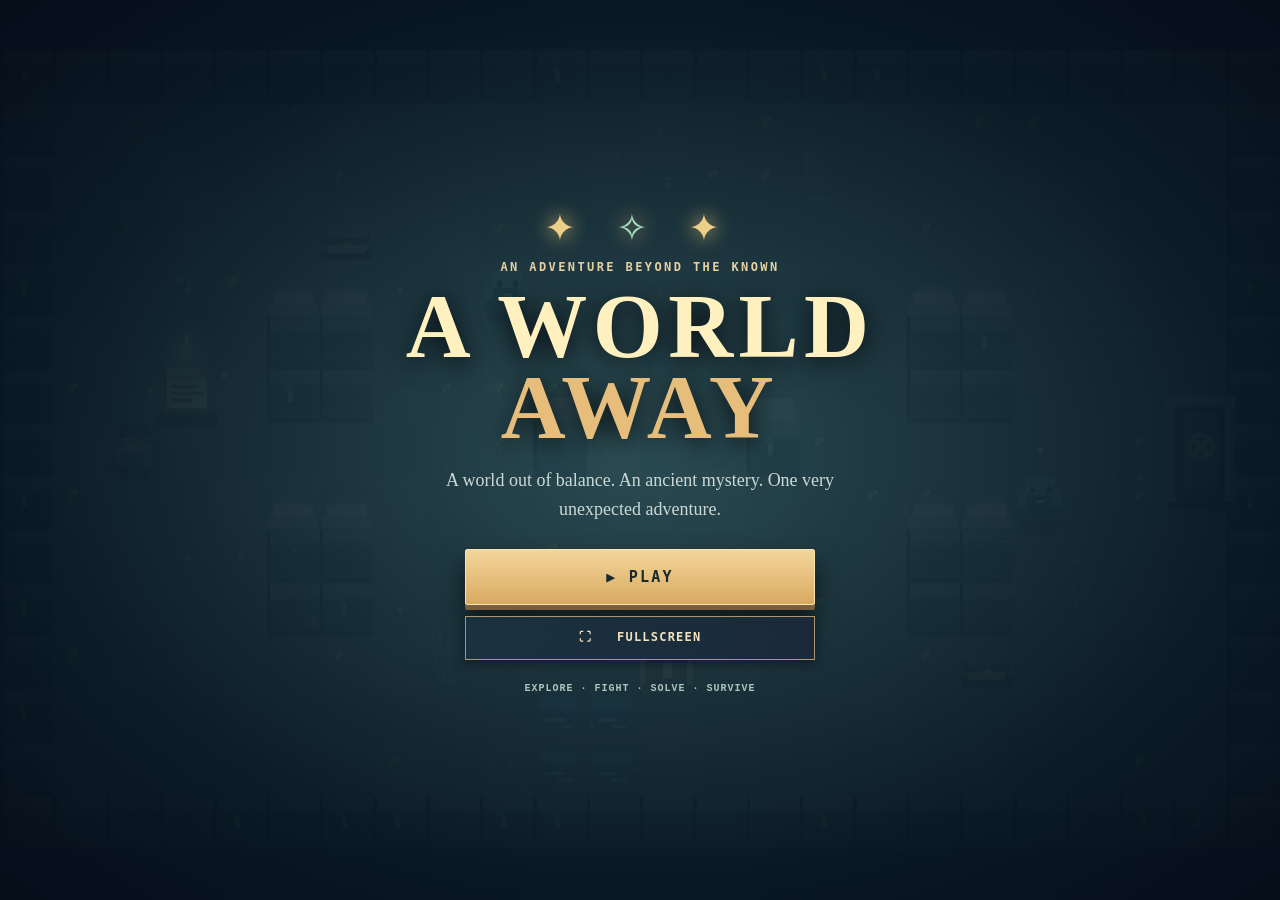
==== index.html @ 077e5886 "Add files via upload" ====
<!doctype html>
<html lang="en">
<head>
  <meta charset="utf-8">
  <meta name="viewport" content="width=device-width, initial-scale=1, viewport-fit=cover">
  <meta name="theme-color" content="#0d171d">
  <meta name="description" content="A World Away: a polished pixel-art adventure with five playable chapters, glowing clues, companion puzzles, and original fantasy worlds.">
  <title>A World Away | Chapters I–V</title>
  <meta name="apple-mobile-web-app-capable" content="yes">
  <meta name="apple-mobile-web-app-status-bar-style" content="black-translucent">
  <meta name="apple-mobile-web-app-title" content="A World Away">
  <meta name="mobile-web-app-capable" content="yes">
  <link rel="manifest" href="manifest.webmanifest">
  <link rel="apple-touch-icon" href="apple-touch-icon.png">
  <link rel="icon" type="image/png" href="favicon.png">
  <link rel="stylesheet" href="styles.css">
  <link rel="stylesheet" href="mobile.css">
</head>
<body>
  <div class="atmosphere" aria-hidden="true"></div>
  <main class="shell">
    <div class="game-layout">
      <section class="play-column" aria-label="Pixel adventure game">
        <div class="game-frame">
          <div class="frame-head">
            <div class="frame-location"><span class="game-mark">✧ <b>A WORLD <em>AWAY</em></b></span><span class="zone-label"><span id="header-chapter">CHAPTER I</span> · <span id="location">THE MOSS GATE</span></span><span id="header-region" class="visually-hidden">THE FORGOTTEN TEMPLE</span></div>
            <div class="frame-head-actions"><div class="frame-progress"><span class="stat-caption">SEALS</span><span id="seals">0 / 3</span></div><button type="button" class="game-toolbar-button" id="ingame-chapters" title="Choose a chapter">▦ <span>Chapters</span></button><button type="button" class="game-toolbar-button" id="sound-toggle" aria-label="Toggle music" title="Toggle sound">♫ <span>Music on</span></button><button type="button" class="game-toolbar-button" id="restart" title="Start over (erase saved journey)">↻ <span>Restart</span></button><button type="button" class="game-toolbar-button" id="pause-button" aria-label="Pause game (Escape)" aria-pressed="false" title="Pause or resume (Esc)">Ⅱ <span>Pause</span></button><button type="button" class="game-toolbar-button" id="journal-button" aria-haspopup="dialog" aria-expanded="false" title="Open quest and inscription journal (J)">▤ <span>Journal</span></button><button type="button" class="game-toolbar-button" id="fullscreen-toggle" aria-label="Enter fullscreen" title="Expand the game to fullscreen">⛶ <span>Fullscreen</span></button></div>
          </div>
          <div class="chapter-trail" aria-label="Chapter progress"></div>
          <div class="canvas-holder">
            <button type="button" class="corner-pause" id="corner-pause" aria-label="Pause and open game options" title="Pause / Options (Esc)">Ⅱ <span>MENU</span></button>
            <canvas id="game" width="768" height="480" tabindex="0" aria-label="Top-down adventure game: move with WASD or arrow keys; Space to attack, E to interact, Shift to dash, Q for Pip’s sense in the Gloam Maze"></canvas>
            <div class="player-hud" aria-label="Player health and warmth"><div class="health" aria-label="Player health"><span class="stat-caption">HP</span><span id="hearts">♥ ♥ ♥ ♥ ♥ ♥</span></div><div class="warmth-hud hidden" id="warmth-hud" aria-label="Warmth"><span class="stat-caption">WARMTH</span><div class="warmth-track"><div id="warmth-fill"></div></div><span id="warmth-value">100%</span></div></div>
            <div class="rotate-hint hidden" id="rotate-hint">↻ Turn sideways for the best adventure <button type="button" id="rotate-dismiss" aria-label="Dismiss rotation tip">✕</button></div>
            <div class="screen-tint" aria-hidden="true"></div>
            <div class="objective-flash" id="objective-flash" aria-live="polite"></div>
            <div class="interaction-prompt" id="interaction-prompt" aria-live="polite"></div>
            <div class="boss-hud hidden" id="boss-hud"><span class="boss-title">THE STONE WARDEN</span><div class="boss-track"><div id="boss-fill"></div></div></div>
            <div class="controls-overlay" id="controls-overlay" aria-label="Keyboard controls"><span><kbd>WASD</kbd> MOVE</span><span><kbd>E</kbd> INTERACT</span><span><kbd>SPACE</kbd> ATTACK</span><span><kbd>SHIFT</kbd> DASH</span><span class="controls-gloam"><kbd>Q</kbd> PIP SENSE</span><span><kbd>J</kbd> JOURNAL</span><span><kbd>ESC</kbd> MENU</span></div>
            <div id="intro" class="intro-overlay">
              <div class="intro-content gift-title-menu">
                <div class="intro-decoration" aria-hidden="true">✦ <span>✧</span> ✦</div>
                <p class="eyebrow" id="intro-subtitle">AN ADVENTURE BEYOND THE KNOWN</p>
                <h2 id="intro-title">A WORLD<br><em>AWAY</em></h2>
                <p class="intro-description" id="intro-description">A world out of balance. An ancient mystery. One very unexpected adventure.</p>
                <div class="gift-menu-actions">
                  <button class="primary-button gift-play-button" type="button" id="start">▶ &nbsp; PLAY</button>
                  <button type="button" class="subtle-button gift-fullscreen-button" id="title-fullscreen" aria-label="Enter fullscreen" aria-pressed="false" title="Expand A World Away to fullscreen">⛶ &nbsp; FULLSCREEN</button>
                  <button type="button" class="install-help-button" id="install-help-button">▣ &nbsp; INSTALL ON IPHONE</button>
                  <button type="button" class="subtle-button gift-newgame hidden" id="new-journey">✧ &nbsp; NEW JOURNEY</button>
                  <button type="button" class="subtle-button gift-replay-toggle hidden" id="chapter-replay-toggle" aria-expanded="false" aria-controls="chapter-replay-panel">▦ &nbsp; CHAPTER SELECT</button>
                  <button class="finale-preview-launch hidden" type="button" id="preview-ending" aria-label="Replay the ending cinematic, contains story spoilers">✧ &nbsp; REPLAY ENDING</button>
                </div>
                <section id="chapter-replay-panel" class="chapter-replay-panel hidden" aria-label="Replay unlocked chapters">
                  <p class="chapter-access-note">ADVENTURE COMPLETE · CHOOSE A CHAPTER TO REPLAY</p>
                  <div class="chapter-picker" aria-label="Select a chapter to replay">
                    <button type="button" class="chapter-option" data-chapter-start="0"><span class="chapter-icon">✧</span><span><b>CHAPTER I</b><small>The Forgotten Temple</small></span></button>
                    <button type="button" class="chapter-option" data-chapter-start="1"><span class="chapter-icon">☁</span><span><b>CHAPTER II</b><small>The Shattered Isles</small></span></button>
                    <button type="button" class="chapter-option" data-chapter-start="2"><span class="chapter-icon">❄</span><span><b>CHAPTER III</b><small>The Frostbound Peaks</small></span></button>
                    <button type="button" class="chapter-option" data-chapter-start="3"><span class="chapter-icon">◇</span><span><b>CHAPTER IV</b><small>The Endless Labyrinth</small></span></button>
                    <button type="button" class="chapter-option" data-chapter-start="4"><span class="chapter-icon">✦</span><span><b>CHAPTER V</b><small>The Last Horizon</small></span></button>
                  </div>
                </section>
                <p class="intro-note">EXPLORE · FIGHT · SOLVE · SURVIVE</p>
              </div>
            </div>
            <div id="dialogue" class="dialogue-overlay hidden" role="dialog" aria-modal="true" aria-labelledby="dialogue-name">
              <div class="dialogue-stage" id="dialogue-stage">
                <div class="speaker-portraits" id="speaker-portraits" aria-hidden="true">
                  <div class="character-portrait portrait-primary" id="portrait-primary"></div>
                  <div class="character-portrait portrait-secondary" id="portrait-secondary"></div>
                </div>
                <div class="dialogue-box" id="dialogue-box"><div class="dialogue-copy"><div id="dialogue-name" class="speaker">ANCIENT INSCRIPTION</div><p id="dialogue-text"></p><span class="continue-hint">E / ENTER TO CONTINUE <span>▾</span></span></div><button id="dialogue-next" class="dialogue-next" type="button" aria-label="Continue dialogue">›</button></div>
              </div>
            </div>
            <div id="fragment-scene" class="fragment-scene hidden" role="dialog" aria-modal="true" aria-label="Mysterious artifact found">
              <div class="fragment-scene-card"><p class="eyebrow">AN UNWRITTEN MYSTERY</p>
                <div class="fragment-light" aria-hidden="true"><span id="fragment-symbol">✦</span></div>
                <h2 id="fragment-name">MYSTERIOUS FRAGMENT</h2><p id="fragment-discovery">A strange fragment has been found.</p>
                <p id="fragment-progress" class="fragment-progress">1 / 5 FRAGMENTS</p>
                <button type="button" class="primary-button" id="fragment-continue">✦ &nbsp; KEEP THE FRAGMENT</button>
              </div>
            </div>
            <div id="pause" class="pause-overlay hidden" role="dialog" aria-modal="true" aria-labelledby="pause-heading">
              <div class="pause-card"><p class="eyebrow">THE ADVENTURE CAN WAIT</p><h2 id="pause-heading">PAUSED</h2>
                <p>The world is standing still. Even Pip is impressed.</p>
                <div class="pause-now-playing">♫ NOW PLAYING <strong id="pause-music-title">Mosslight Waltz</strong></div>
                <div class="volume-control"><label for="music-volume">Music volume</label><input id="music-volume" type="range" min="0" max="100" value="55" step="5"><output id="music-volume-value" for="music-volume">55%</output></div>
                <button type="button" id="pause-resume" class="primary-button">▶ &nbsp; RESUME ADVENTURE</button>
                <div class="pause-secondary"><button type="button" id="pause-sound-toggle" class="subtle-button">♫ Music on/off</button><button type="button" id="pause-chapters" class="subtle-button">⌂ Main Menu</button><button type="button" id="pause-journal" class="subtle-button">▤ Journal</button><button type="button" id="pause-restart" class="subtle-button">↻ Restart chapter</button><button type="button" id="pause-fullscreen" class="subtle-button">⛶ Fullscreen</button></div>
                <small>ESC TO RESUME</small>
              </div>
            </div>
            <div id="death" class="death-overlay hidden"><div class="outcome"><p class="eyebrow">THE RUINS CLAIM ANOTHER TRAVELER</p><h2>NOT THIS TIME.</h2><p>Your puzzle progress is safe. Healing chests restock when you try again.</p><button id="retry" class="primary-button" type="button">↻ &nbsp; TRY AGAIN</button></div></div>
            <div id="victory" class="victory-overlay hidden"><div class="victory-particles" aria-hidden="true">✦ &nbsp; ✧ &nbsp; ✦</div><p class="eyebrow">THE FIRST SEAL IS RESTORED</p><h2>CHAPTER <em>CLEARED</em></h2><p class="victory-tagline">You entered alone. You won't have to explore the next world that way.</p><div class="party-unlocked"><span class="party-star">✧</span><div><strong>NEW PARTY MEMBERS</strong><span>ROOK + PIP</span></div></div><p class="victory-next">NEXT QUEST UNLOCKED: THE SHATTERED ISLES</p><button type="button" id="continue-ch2" class="primary-button">✦ &nbsp; CONTINUE TO CHAPTER II</button><button type="button" id="replay" class="subtle-button">↻ Replay Chapter I</button></div>
            <div id="victory2" class="victory-overlay hidden"><div class="victory-particles">✧ &nbsp; ✦ &nbsp; ✧</div><p class="eyebrow">THE SECOND SEAL IS RESTORED</p><h2>THE ISLES <em>ENDURE</em></h2><p class="victory-tagline">You found a path through the broken skies. Rook claims full credit. Pip is asleep again.</p><div class="party-unlocked"><span class="party-star">✦</span><div><strong>CHAPTER II COMPLETE</strong><span>THE SHATTERED ISLES</span></div></div><p class="victory-next">NEXT QUEST UNLOCKED: THE FROSTBOUND PEAKS</p><button type="button" id="continue-ch3" class="primary-button">❄ &nbsp; CONTINUE TO CHAPTER III</button><button type="button" id="chapter-menu-victory2" class="subtle-button">▦ Chapter Select</button><button type="button" id="return-ch2" class="subtle-button">↻ Explore the Isles Again</button></div>
            <div id="victory3" class="victory-overlay hidden"><div class="victory-particles">❄ &nbsp; ✦ &nbsp; ❄</div><p class="eyebrow">THE THIRD SEAL IS RESTORED</p><h2>THE WINTER <em>BREAKS</em></h2><p class="victory-tagline">The three seals stabilize the drifting worlds, then reveal a star map: the rifts can only be sealed at their source. The Horizon Key waits beneath the mountain.</p><div class="seal-revelation" aria-label="Three seals reveal a route to the Horizon Key"><span class="seal-point a">✦</span><span class="seal-point b">✧</span><span class="seal-point c">✦</span><span class="seal-route" aria-hidden="true"></span><span class="seal-destination">◇<small>HORIZON KEY</small></span></div><div class="party-unlocked"><span class="party-star">✧</span><div><strong>CHAPTER III COMPLETE</strong><span>THE FROSTBOUND PEAKS</span></div></div><p class="victory-next">NEXT QUEST: THE ENDLESS LABYRINTH</p><button type="button" id="continue-ch4" class="primary-button">◇ &nbsp; CONTINUE TO CHAPTER IV</button><button type="button" id="chapter-menu-victory3" class="subtle-button">▦ &nbsp; CHAPTER SELECT</button></div>
            <div id="victory4" class="victory-overlay hidden"><div class="victory-particles">◇ &nbsp; ✦ &nbsp; ◇</div><p class="eyebrow">THE HORIZON KEY IS YOURS</p><h2>THE MAZE <em>REMEMBERS</em></h2><p class="victory-tagline">In the darkest halls, even the most confident explorer knows when to hold on to his friends.</p><div class="party-unlocked"><span class="party-star">◇</span><div><strong>CHAPTER IV COMPLETE</strong><span>THE ENDLESS LABYRINTH</span></div></div><p class="victory-next">NEXT QUEST: THE LAST HORIZON · CHAPTER V</p><button type="button" id="continue-ch5" class="primary-button">✦ &nbsp; CONTINUE TO CHAPTER V</button><button type="button" id="chapter-menu-victory4" class="subtle-button">▦ &nbsp; CHOOSE A CHAPTER</button></div>
            <div id="finale" class="finale-overlay hidden" role="dialog" aria-modal="true" aria-labelledby="finale-title">
              <div class="finale-stars" aria-hidden="true">✦ ✧ ✦</div>
              <div class="finale-card"><div id="emblem-reveal" class="emblem-reveal" aria-label="Two worlds connected in a single emblem" aria-hidden="true">
                <div class="shard-constellation" id="shard-constellation" aria-hidden="true">
                  <span style="--sx:-85px;--sy:-45px">✦</span><span style="--sx:28px;--sy:-61px">◆</span><span style="--sx:76px;--sy:13px">✧</span><span style="--sx:-46px;--sy:55px">◇</span><span style="--sx:53px;--sy:62px">✺</span>
                </div>
                <img class="pixel-emblem" src="art/unwritten-emblem-pixel.png" width="768" height="768" alt="Pixel-art crest joining Brazil and the United States in one golden magical emblem" decoding="async" />
              </div>
              <p class="finale-eyebrow" id="finale-eyebrow">THE LAST HORIZON</p><h2 id="finale-title">A WORLD RESTORED</h2><p id="finale-text"></p><div class="finale-progress" id="finale-progress"></div><div id="finale-preview-tools" class="finale-preview-tools hidden"><span>CREATOR PREVIEW · SAVED PROGRESS IS UNCHANGED</span><div><button type="button" class="subtle-button" id="finale-preview-prev">← PREVIOUS</button><button type="button" class="subtle-button" id="finale-preview-exit">✕ BACK TO MENU</button></div></div><button type="button" class="primary-button" id="finale-next">CONTINUE ✦</button></div>
            </div>
          </div>
          <div class="game-actions">
            <div class="keyboard-guide"><span><kbd>WASD</kbd> MOVE</span><span><kbd>SPACE</kbd> ATTACK</span><span><kbd>E</kbd> INTERACT</span><span><kbd>SHIFT</kbd> DASH</span><span class="clue-guide">✧ GLOWING SCROLL = CLUE</span></div>
            <div class="mobile-controls" aria-label="Touch game controls">
              <div class="joystick-zone" id="mobile-joystick" role="group" aria-label="Move the Wanderer with virtual joystick"><div class="joystick-knob" id="joystick-knob" aria-hidden="true">✦</div></div>
              <div class="dpad"><button class="touch-button up" data-direction="up" aria-label="Move up">▲</button><button class="touch-button left" data-direction="left" aria-label="Move left">◀</button><button class="touch-button down" data-direction="down" aria-label="Move down">▼</button><button class="touch-button right" data-direction="right" aria-label="Move right">▶</button></div>
              <div class="action-buttons"><button class="touch-button attack" id="touch-attack">⚔ <span>ATTACK</span></button><button class="touch-button sense" id="touch-sense" aria-label="Ask Pip to sense a waystone">✧ <span>SENSE</span></button><button class="touch-button dash" id="touch-dash">➜ <span>DASH</span></button><button class="touch-button interact" id="touch-interact">✧ <span>USE</span></button></div>
            </div>
          </div>
          <div class="frame-foot"><span>✧ ORIGINAL PIXEL-ART ADVENTURE · J FOR JOURNAL</span><span>⛶ FULLSCREEN · ESC TO PAUSE · <span id="chapter-counter">CHAPTER 01 / 05</span></span></div>
          <button type="button" class="drawer-backdrop" id="journal-backdrop" aria-label="Close journal"></button>
      <aside class="sidebar" id="journal-drawer" aria-label="Quest and inscription journal" role="dialog" aria-modal="true" aria-hidden="true" tabindex="-1">
        <div class="drawer-header"><strong>✧ ADVENTURER'S JOURNAL</strong><button type="button" id="journal-close" class="game-toolbar-button" aria-label="Close journal">✕ <span>Close</span></button></div>
        <section class="journal-card">
          <p class="card-eyebrow">✦ THE WANDERER'S JOURNAL</p>
          <div class="card-divider"></div>
          <p class="label">CURRENT QUEST</p>
          <h2 id="quest-title">Into the Forgotten Temple</h2>
          <p class="quest-description" id="quest-description">Enter the ruin and investigate its strange power.</p>
          <div class="quest-progress-top"><span>CHAPTER PROGRESS</span><span id="quest-progress-label">0%</span></div>
          <div class="progress-track"><div id="quest-progress"></div></div>
          <div class="objectives" id="objectives"></div>
        </section>
        <section class="clue-card unfound" id="clue-card" aria-label="Discovered inscriptions">
          <div class="clue-heading"><span>✧ INSCRIPTION JOURNAL</span><span id="clue-count">0 / 13 FOUND</span></div>
          <strong id="clue-title">UNDISCOVERED INSCRIPTION</strong>
          <p id="clue-text">Look for softly glowing parchment to uncover puzzle instructions.</p>
          <div class="clue-tabs" aria-label="Browse discovered inscriptions"><button type="button" data-note="0" disabled>???</button><button type="button" data-note="1" disabled>???</button><button type="button" data-note="3" disabled>???</button><button type="button" data-note="4" disabled>???</button><button type="button" data-note="6" disabled>???</button><button type="button" data-note="7" disabled>???</button><button type="button" data-note="8" disabled>???</button><button type="button" data-note="9" disabled>???</button><button type="button" data-note="10" disabled>???</button><button type="button" data-note="11" disabled>???</button><button type="button" data-note="12" disabled>???</button><button type="button" data-note="13" disabled>???</button><button type="button" data-note="14" disabled>???</button></div>
        </section>
        <section class="fragment-card" aria-label="Collected mysterious relic fragments"><div class="fragment-heading"><span>✦ THE UNWRITTEN EMBLEM</span><span id="fragment-count">0 / 5</span></div><p>Cloudy pieces of an artifact nobody can identify. Their meaning remains a mystery.</p><div id="fragment-tray" class="fragment-tray" aria-live="polite"><span>?</span><span>?</span><span>?</span><span>?</span><span>?</span></div></section>
        <section class="tips-card"><div class="tip-head"><span>✧</span><strong>FIELD NOTES</strong></div><p id="field-note">Old temples are full of secrets. And probably things with teeth.</p><div class="field-art" aria-hidden="true">◈ &nbsp; ⟡ &nbsp; ◈</div></section>
        <section class="equipment-card"><p class="card-eyebrow">✧ ADVENTURER'S KIT</p><div class="equip-row"><div class="equip-icon">⚔</div><div><strong>Traveler's Blade</strong><small>Space to swing</small></div></div><div class="equip-row"><div class="equip-icon">➜</div><div><strong>Quickstep</strong><small>Shift to evade attacks</small></div><span class="recharge" id="dash-label">READY</span></div><div class="equip-row"><div class="equip-icon">✦</div><div><strong>Celestial Seal</strong><small id="relic-label">Not yet recovered</small></div></div></section>
      </aside>
        </div>
      </section>

    </div>
  </main>
  <div id="install-sheet" class="install-sheet hidden" role="dialog" aria-modal="true" aria-label="Install game on iPhone">
    <div class="install-card"><p class="eyebrow">YOUR ADVENTURE, ONE TAP AWAY</p><h2>Install on iPhone</h2>
      <ol><li>Open this game’s <strong>HTTPS link in Safari</strong>.</li><li>Tap <strong>Share</strong> (square with an up arrow), then <strong>Add to Home Screen</strong>.</li><li>Keep <strong>Open as Web App</strong> enabled when shown, then tap <strong>Add</strong>.</li><li>Open <strong>A World Away</strong> from the Home Screen and turn your phone sideways.</li></ol>
      <p id="offline-status" class="install-note">After the game loads over HTTPS, its files will be cached for offline play. Install before beginning so progress is saved in the Home Screen app.</p>
      <button type="button" id="install-close" class="primary-button install-close">✦ &nbsp; BACK TO ADVENTURE</button>
    </div>
  </div>
  <script src="config.js"></script>
  <script src="music.js"></script>
  <script src="game.js"></script>
  <script src="mobile.js"></script>
</body>
</html>
---- styles.css ----
:root{--bg:#0b151b;--ink:#f1eacb;--muted:#9ba9a4;--gold:#e7be76;--border:#4b5144;--blue:#102a31;--stone:#18252b;--mint:#9accb1;--bright:#ffd995}*{box-sizing:border-box}html{min-height:100%}body{margin:0;color:var(--ink);background:radial-gradient(ellipse 70% 40% at 52% -8%,#29424a 0%,transparent 79%),radial-gradient(ellipse 55% 60% at 90% 100%,#193c41 0%,transparent 74%),#0b1419;font-family:'Trebuchet MS',system-ui,sans-serif;min-height:100vh}button{font:inherit;cursor:pointer}.atmosphere{position:fixed;inset:0;pointer-events:none;opacity:.25;background-image:radial-gradient(circle,#f4da9b 1px,transparent 1px),radial-gradient(circle,#d6eddb 1px,transparent 1px);background-size:119px 131px,181px 173px;background-position:21px 17px,57px 89px;mask-image:linear-gradient(to bottom,black,transparent 90%)}.shell{max-width:1335px;margin:0 auto;padding:24px 24px 16px;position:relative}.masthead{display:flex;justify-content:space-between;align-items:center;gap:20px;margin:3px 0 22px}.mast-brand{display:flex;align-items:center;gap:16px}.brand-emblem{height:52px;width:52px;display:grid;place-items:center;background:linear-gradient(150deg,#e6bb6a,#695c43);border:2px solid #ead49a;outline:1px solid #7f714d;outline-offset:4px;border-radius:4px;color:#172a30;font-family:Georgia,serif;font-size:36px;box-shadow:0 0 34px #e1ae4b30}.eyebrow,.card-eyebrow,.version,.stat-caption,.label,.quest-progress-top,.frame-foot,.site-footer,.trail-node,.intro-note,.continue-hint,.victory-next{font-family:ui-monospace,'Courier New',monospace;letter-spacing:.10em;font-size:10px;font-weight:bold}.eyebrow{color:var(--gold);margin:0 0 6px}.header-star{padding:0 3px;color:#e5eab0}.mast-brand h1{font:700 clamp(25px,3.1vw,38px)/1.03 Georgia,serif;letter-spacing:.07em;margin:0;text-shadow:0 2px 0 #090e12}.mast-brand h1 em{font-style:normal;color:#e9bd73}.header-actions{display:flex;align-items:center;gap:8px}.version{border-right:1px solid #64716a;padding:10px 15px 10px 0;color:#a4b5a9}.icon-button{padding:10px 11px;background:#14242c;border:1px solid #47524c;color:#c8dacb;border-radius:3px;font-size:13px}.icon-button:hover,.icon-button:focus-visible{background:#223a42;border-color:#ddb979}.chapter-trail{display:flex;align-items:center;gap:12px;margin:0 0 16px;padding-left:6px}.trail-node{display:flex;align-items:center;gap:8px;color:#8f9a92;white-space:nowrap}.trail-node.active{color:#f2d395}.trail-node.done{color:#9bc4a7}.trail-index{font-size:11px;width:27px;height:27px;border:1px solid #465e59;border-radius:100%;display:grid;place-items:center}.trail-node.active .trail-index{border-color:#f3ce8c;background:#6e593234;box-shadow:0 0 12px #e6b96e36}.trail-node.done .trail-index{background:#32544570}.trail-line{height:1px;max-width:75px;flex:1;background:linear-gradient(90deg,#536b5c,#263b3b)}.game-layout{display:grid;grid-template-columns:minmax(0,1fr) 300px;align-items:start;gap:18px}.play-column{min-width:0}.game-frame{padding:8px;background:#0d2025;border:1px solid #516057;outline:1px solid #1c3438;outline-offset:3px;box-shadow:0 22px 60px #0009,inset 0 0 0 1px #8b7d5540}.frame-head{display:flex;align-items:center;justify-content:space-between;gap:8px;min-height:45px;padding:0 15px;background:linear-gradient(90deg,#1d3436,#12282f);border:1px solid #3e5453;border-bottom:0}.frame-location{color:#f1d398;font-family:ui-monospace,'Courier New',monospace;letter-spacing:.09em;font-weight:bold;font-size:12px}.small-diamond{margin-right:8px;color:#c4dfb8}.health{display:flex;align-items:center;gap:10px}.stat-caption{color:#91ada6}.health #hearts{color:#ef937d;font-size:19px;letter-spacing:3px;white-space:nowrap;text-shadow:0 0 12px #d95d607a}.frame-progress{display:flex;align-items:center;gap:9px;font-family:ui-monospace,monospace;color:#e8d19f;font-size:13px}.canvas-holder{position:relative;background:#1a292a;line-height:0;border:1px solid #60736c;overflow:hidden;aspect-ratio:8/5}#game{width:100%;height:100%;display:block;object-fit:contain;image-rendering:pixelated;outline:none}.screen-tint{position:absolute;inset:0;pointer-events:none;box-shadow:inset 0 0 65px #07151755,inset 0 0 0 5px #152f3536}.interaction-prompt{position:absolute;left:50%;bottom:13px;transform:translateX(-50%);font-family:ui-monospace,'Courier New',monospace;color:#fff0cb;background:#09181fe8;border:1px solid #c2a46d;padding:9px 13px;font-weight:bold;font-size:12px;line-height:1.3;white-space:nowrap;box-shadow:0 5px 15px #0006;max-width:95%;overflow:hidden;text-overflow:ellipsis}.interaction-prompt:empty{display:none}.objective-flash{position:absolute;top:19px;left:50%;transform:translateX(-50%) translateY(-8px);background:#10252de9;border:1px solid #d8b879;color:#fff1c7;font-family:ui-monospace,monospace;letter-spacing:.05em;font-size:12px;padding:9px 15px;opacity:0;transition:opacity .25s,transform .25s;max-width:90%;text-align:center;pointer-events:none;line-height:1.5}.objective-flash.show{opacity:1;transform:translateX(-50%) translateY(0)}.boss-hud{position:absolute;top:9px;left:50%;transform:translateX(-50%);width:47%;background:#0d161ce0;padding:8px 12px;border:1px solid #b9765b;text-align:center}.boss-title{font-family:ui-monospace,monospace;font-weight:bold;letter-spacing:.13em;font-size:11px;color:#ffcca5}.boss-track{height:7px;background:#513936;margin-top:6px;border:1px solid #967263}.boss-track>div{height:100%;width:100%;background:linear-gradient(90deg,#ad574e,#f3b274);transition:width .2s}.game-actions{padding:14px 14px 12px;background:#152b30;border:1px solid #355352;border-top:0}.keyboard-guide{display:flex;align-items:center;justify-content:space-around;gap:8px;flex-wrap:wrap;color:#b8c7b9;font:10px ui-monospace,monospace;letter-spacing:.07em}.keyboard-guide>span{white-space:nowrap}kbd{display:inline-block;padding:4px 6px;margin-right:4px;border:1px solid #6f7d69;border-bottom:2px solid #7c8876;background:#273c3f;color:#f6dca6;border-radius:2px;font:11px ui-monospace,monospace}.frame-foot{display:flex;justify-content:space-between;color:#859e93;padding:11px 5px 2px;font-size:9px}.sidebar{display:flex;flex-direction:column;gap:14px}.journal-card,.tips-card,.equipment-card{padding:23px 19px;border:1px solid #576053;background:linear-gradient(145deg,#263338,#17272e);position:relative;box-shadow:0 8px 22px #0005}.journal-card:before,.tips-card:before,.equipment-card:before{content:'';position:absolute;inset:5px;border:1px solid #77846a20;pointer-events:none}.journal-card{background:linear-gradient(140deg,#293a37,#1b3033)}.card-eyebrow{margin:0;color:#e6c589;font-size:11px}.card-divider{height:1px;background:linear-gradient(90deg,#8b8366,transparent);margin:17px 0 20px}.label{color:#a0c4b4;font-size:10px;margin:0 0 10px}.journal-card h2{font:700 23px/1.16 Georgia,serif;margin:0 0 10px;color:#f7e3b6}.quest-description{color:#c7d2c7;line-height:1.65;font-size:13px;min-height:62px;margin:0 0 20px}.quest-progress-top{display:flex;justify-content:space-between;color:#bdd2bc;font-size:10px}.progress-track{height:9px;background:#132328;border:1px solid #4f6a5a;margin-top:9px;padding:1px}.progress-track>div{width:0;height:100%;background:linear-gradient(90deg,#7baf89,#e5c37d);transition:width .4s}.objectives{display:flex;flex-direction:column;gap:14px;margin-top:20px;padding-top:18px;border-top:1px solid #586f6550}.objective{display:flex;align-items:flex-start;gap:10px;font-size:12px;line-height:1.5;color:#a9beb2}.objective .check{font-size:13px;flex:none;color:#d9b876}.objective.complete{color:#d9e4d1}.objective.complete .check{color:#8fceb1}.tip-head{display:flex;align-items:center;gap:11px;color:#e0c28a;font:12px ui-monospace,monospace;letter-spacing:.09em}.tip-head span{font-size:21px}.tips-card p{color:#c1d2c7;font:italic 14px/1.6 Georgia,serif;margin:14px 0 0}.field-art{text-align:center;color:#889d8e;letter-spacing:.5em;font-size:17px;margin:20px 0 0}.equipment-card .card-eyebrow{margin-bottom:16px}.equip-row{display:flex;align-items:center;gap:11px;margin:13px 0}.equip-icon{width:34px;height:34px;display:grid;place-items:center;border:1px solid #536e64;color:#f7d08b;background:#1e3a3c;font-size:20px;flex:none}.equip-row strong,.equip-row small{display:block}.equip-row strong{font:13px Georgia,serif;color:#e2e0c8}.equip-row small{font-size:11px;color:#b4c5b8;margin-top:4px}.recharge{font:9px ui-monospace,monospace;color:#a8d8a9;margin-left:auto}.site-footer{color:#82968e;display:flex;justify-content:space-between;padding-top:20px;gap:12px}.intro-overlay,.dialogue-overlay,.death-overlay,.victory-overlay{position:absolute;inset:0;z-index:8;line-height:normal}.hidden{display:none!important}.intro-overlay{display:flex;align-items:center;justify-content:center;background:radial-gradient(ellipse at 50% 55%,#2c4d4cb0,transparent 64%),linear-gradient(#09171c99,#07131ae8);text-align:center}.intro-content{padding:24px;max-width:490px;position:relative}.intro-decoration{font:30px Georgia,serif;color:#edcf88;margin-bottom:16px;letter-spacing:.5em;text-shadow:0 0 20px #f9d17b}.intro-decoration span{color:#a5dec3}.intro-content .eyebrow{letter-spacing:.22em}.intro-content h2{font:700 clamp(29px,5vw,47px)/1.05 Georgia,serif;color:#fff1bf;margin:10px 0 17px;letter-spacing:.045em;text-shadow:0 3px 12px #07171a}.intro-content h2 em{color:#e6c47c;font-style:normal}.intro-description{color:#d2dfcf;font:16px/1.58 Georgia,serif;margin:0 auto 22px;max-width:380px}.primary-button{background:linear-gradient(180deg,#f3d69b,#d9a961);color:#182a2c;border:1px solid #f8e4ac;padding:13px 22px;border-radius:2px;font:bold 12px ui-monospace,monospace;letter-spacing:.07em;box-shadow:0 5px 0 #7a603e,0 14px 25px #0009}.primary-button:hover,.primary-button:focus-visible{filter:brightness(1.1);transform:translateY(-1px)}.primary-button:active{transform:translateY(3px);box-shadow:0 2px 0 #7a603e}.intro-note{margin:23px 0 0;color:#abbcac}.dialogue-overlay{background:linear-gradient(transparent 35%,#08151caa 100%);display:flex;align-items:end;padding:15px}.dialogue-box{width:100%;display:flex;gap:15px;align-items:center;min-height:125px;background:linear-gradient(115deg,#142c33,#102129);border:2px solid #dfb979;box-shadow:0 0 0 4px #0c1c21,0 10px 50px #000a;padding:16px 18px;color:#e9e7d6}.portrait{width:73px;height:73px;flex:none;border:1px solid #b8a06b;background:radial-gradient(circle at 50% 45%,#54736c,#233a40);display:grid;place-items:center;color:#e4c48b;font:40px Georgia,serif}.speaker{font:700 12px ui-monospace,monospace;color:#f3d28f;letter-spacing:.12em}.dialogue-copy{flex:1;min-width:0}.dialogue-copy p{font:clamp(12px,1.5vw,15px)/1.45 Georgia,serif;margin:7px 0;color:#f2eee1}.continue-hint{color:#9fb6ab;font-size:9px}.continue-hint span{color:#f7d58e;animation:bounce 1s infinite alternate}@keyframes bounce{from{padding-left:4px}to{padding-left:10px}}.dialogue-next{width:36px;height:36px;background:#d9b772;border:0;border-radius:2px;color:#1c3438;font:30px Georgia,serif;flex:none}.death-overlay,.victory-overlay{display:flex;align-items:center;justify-content:center;text-align:center;background:#081820e8;padding:22px}.outcome{max-width:420px}.outcome h2,.victory-overlay h2{font:700 clamp(31px,5vw,52px)/1.1 Georgia,serif;color:#e9bd7b;margin:12px 0}.outcome p:not(.eyebrow){font:16px/1.6 Georgia,serif;color:#cbd6cd;margin:0 0 27px}.victory-overlay{background:radial-gradient(ellipse at center,#295247ee,#06161bf0 75%);flex-direction:column}.victory-particles{font:39px Georgia,serif;color:#ffe3a2;margin-bottom:14px;text-shadow:0 0 22px #ffd078}.victory-overlay h2 em{color:#fcdf9f;font-style:normal}.victory-tagline{max-width:430px;color:#dcebd9;font:16px/1.5 Georgia,serif}.party-unlocked{display:flex;align-items:center;gap:16px;text-align:left;background:#17343c;border:1px solid #edc485;padding:14px 30px;margin:16px 0 14px}.party-star{font-size:33px;color:#ffe2a7}.party-unlocked strong,.party-unlocked span:not(.party-star){display:block}.party-unlocked strong{font:10px ui-monospace,monospace;color:#c6d9c8;letter-spacing:.16em}.party-unlocked div span{font:20px Georgia,serif;color:#ffe2a7;letter-spacing:.07em;margin-top:4px}.victory-next{font-size:10px;color:#9bb9b1;margin:10px 0 22px}.mobile-controls{display:none}.touch-button{user-select:none;-webkit-user-select:none;touch-action:none}.touch-button:active{filter:brightness(1.25)}@media(max-width:1090px){.game-layout{grid-template-columns:minmax(0,1fr) 265px}.sidebar .journal-card,.sidebar .tips-card,.sidebar .equipment-card{padding:19px 15px}.version{display:none}}@media(max-width:820px){.shell{padding:15px}.game-layout{grid-template-columns:1fr}.sidebar{display:grid;grid-template-columns:1fr 1fr;gap:12px}.journal-card{grid-row:span 2}.masthead{margin-bottom:15px}.chapter-trail{gap:6px}.trail-node{font-size:9px}.trail-line{max-width:none}.game-actions{padding:10px}.mobile-controls{display:flex;justify-content:space-between;align-items:center;margin:12px 7px 0;gap:20px}.dpad{display:grid;grid-template-columns:repeat(3,46px);grid-template-rows:repeat(3,42px);justify-items:stretch;align-items:stretch}.dpad .up{grid-column:2;grid-row:1}.dpad .left{grid-column:1;grid-row:2}.dpad .right{grid-column:3;grid-row:2}.dpad .down{grid-column:2;grid-row:3}.touch-button{border:1px solid #91a99d;background:#2d4e53;color:#ffe6b0;min-width:42px;font-size:17px;border-radius:4px}.action-buttons{display:flex;gap:8px;align-items:center}.action-buttons .touch-button{padding:17px 9px;font-size:20px}.action-buttons .touch-button span{font:8px ui-monospace,monospace;display:block;margin-top:5px}.action-buttons .attack{border-color:#e5b382;background:#6b453e}.action-buttons .interact{background:#556246}}@media(max-width:540px){.mast-brand{gap:11px}.brand-emblem{height:38px;width:38px;font-size:26px}.mast-brand h1{font-size:25px}.masthead .eyebrow{font-size:8px}.header-actions{gap:5px}.icon-button{font-size:17px;padding:8px}.icon-button span{display:none}.chapter-trail{margin-bottom:12px}.trail-node{font-size:8px;letter-spacing:.03em;gap:4px}.trail-index{width:23px;height:23px;font-size:9px}.frame-head{padding:0 6px;min-height:35px}.frame-location{font-size:9px}.frame-location .small-diamond{display:none}.health{gap:4px}.health #hearts{font-size:12px;letter-spacing:1px}.frame-progress{gap:3px;font-size:10px}.stat-caption{font-size:9px}.game-frame{padding:4px}.canvas-holder{aspect-ratio:8/5}.keyboard-guide{font-size:9px}.keyboard-guide kbd{font-size:9px;padding:2px}.sidebar{grid-template-columns:1fr}.journal-card{grid-row:auto}.frame-foot{font-size:7px}.site-footer{font-size:8px}.intro-content{padding:15px}.intro-decoration{margin-bottom:7px}.intro-content h2{font-size:28px}.intro-description{font-size:12px;margin-bottom:12px}.intro-note{font-size:8px;margin-top:15px}.primary-button{font-size:10px;padding:11px}.dialogue-overlay{padding:7px}.dialogue-box{gap:7px;padding:7px;min-height:83px}.portrait{height:49px;width:49px;font-size:26px}.dialogue-copy p{font-size:11px;margin:4px 0}.continue-hint{display:none}.speaker{font-size:9px}.dialogue-next{width:26px;height:30px;font-size:25px}.boss-hud{width:65%;top:4px;padding:4px}.boss-title{font-size:8px}.interaction-prompt{bottom:4px;padding:4px;font-size:8px}.objective-flash{font-size:9px;padding:5px;top:5px}.dpad{grid-template-columns:repeat(3,40px);grid-template-rows:repeat(3,38px)}.action-buttons .touch-button{padding:11px 7px;font-size:17px}.action-buttons{gap:5px}.mobile-controls{gap:5px}.victory-overlay h2{font-size:28px}.victory-particles{font-size:20px;margin-bottom:6px}.victory-tagline{font-size:12px;margin:3px}.party-unlocked{padding:5px 10px;margin:3px}.victory-next{font-size:8px;margin:5px}.victory-overlay .primary-button{padding:9px}.victory-overlay{padding:5px}}

/* Chapter II additions: preserve the Chapter I layout and palette. */
.subtle-button{background:#173139;color:#e4d8b9;border:1px solid #78968b;padding:9px 16px;font:10px ui-monospace,monospace;letter-spacing:.07em;cursor:pointer;margin-top:12px}
.subtle-button:hover,.subtle-button:focus-visible{background:#29454b;border-color:#edca83}
#victory2 .party-unlocked{border-color:#b8dcef}
@media(max-width:540px){.subtle-button{padding:6px 10px;font-size:9px;margin-top:5px}#victory2 .victory-tagline{font-size:11px}}

@media(max-width:540px){.victory-overlay{justify-content:flex-start;overflow-y:auto;overscroll-behavior:contain}.victory-overlay h2{margin:3px 0}.victory-overlay .party-unlocked{flex:none}.death-overlay{overflow-y:auto}}

/* Shared Chapter I–II clarity and presentation improvements. */
.clue-card{padding:20px 19px;border:1px solid #92754e;background:linear-gradient(143deg,#29352f,#1c292e 70%);box-shadow:inset 0 0 0 3px #121f26,0 5px 16px #050e1438;position:relative;overflow:hidden}
.clue-card:before{content:'✦';position:absolute;right:15px;bottom:8px;font:46px Georgia,serif;color:#dcb97814;pointer-events:none}
.clue-heading{display:flex;justify-content:space-between;gap:9px;font:700 10px/1.6 ui-monospace,monospace;letter-spacing:.1em;color:#f0d49b;border-bottom:1px solid #b59a7166;padding-bottom:10px;margin-bottom:11px}
.clue-heading span:last-child{white-space:nowrap;color:#9dc9ba;font-size:9px}
.clue-card strong{display:block;color:#f2e3ba;font:700 11px/1.5 ui-monospace,monospace;letter-spacing:.045em}
.clue-card p{font:italic 14px/1.55 Georgia,serif;color:#ede3c9;max-width:38ch;margin:9px 0 1px}
.clue-card.unfound{border-color:#4f655d;background:linear-gradient(145deg,#203034,#18272d)}
.clue-card.unfound strong,.clue-card.unfound p{color:#b8c8be}
.clue-guide{white-space:nowrap;color:#ffdda5!important;letter-spacing:.01em}
.keyboard-guide{flex-wrap:wrap;justify-content:space-between;gap:9px 12px}
#game{outline-offset:3px}
#game:focus-visible{outline:2px solid #ffdb9b}
.interaction-prompt{z-index:4;letter-spacing:.01em}
@media(min-width:821px){.sidebar{gap:13px}}
@media(max-width:820px){.clue-card{padding:17px 15px}}
@media(max-width:540px){.clue-guide{width:100%;text-align:center;letter-spacing:.05em;margin:4px 0}.clue-card{grid-column:1/-1}.clue-heading{font-size:9px}.clue-card p{font-size:13px}}
@media(prefers-reduced-motion:reduce){.continue-hint span,.intro-decoration{animation:none!important}*,*:before,*:after{scroll-behavior:auto!important}}

.clue-tabs{display:grid;grid-template-columns:repeat(3,minmax(0,1fr));gap:6px;margin-top:15px;position:relative;z-index:1}
.clue-tabs button{padding:7px 3px;font:700 10px/1.4 ui-monospace,monospace;letter-spacing:.08em;background:#172b2b;color:#dfd7b6;border:1px solid #6b7565;border-radius:2px}
.clue-tabs button:disabled{color:#7c918a;background:#192a2c;border-color:#3d5551;opacity:.65;cursor:not-allowed}
.clue-tabs button[aria-pressed="true"]{background:#67573b;color:#fff1c8;border-color:#e9c987;box-shadow:inset 0 0 0 1px #b08c55}
.clue-tabs button:not(:disabled):hover,.clue-tabs button:not(:disabled):focus-visible{border-color:#fff0b3;outline-offset:2px}

/* Chapter selector and Frostbound Peaks enhancements */
.chapter-picker{display:grid;grid-template-columns:repeat(3,minmax(0,1fr));gap:7px;margin:14px auto 11px;max-width:480px}
.chapter-option{background:linear-gradient(155deg,#23434e,#162932);border:1px solid #7d9da2;border-radius:3px;color:#e9e6d8;padding:9px 6px;display:flex;flex-direction:column;gap:5px;align-items:center;justify-content:center;min-height:72px;cursor:pointer;transition:transform .15s,border-color .15s,background .15s}
.chapter-option:hover,.chapter-option:focus-visible{border-color:#ffe5a9;background:#38545c;transform:translateY(-2px)}
.chapter-option.chapter-current{border-color:#e5c68e;box-shadow:inset 0 0 0 1px #a68b5d55}
.chapter-icon{font:25px Georgia,serif;color:#d8f0f6;line-height:1}
.chapter-option b{display:block;font:700 10px ui-monospace,monospace;color:#f8dca3;letter-spacing:.08em}
.chapter-option small{display:block;font:11px/1.28 Georgia,serif;color:#e2ebe3;margin-top:3px}
.chapter-access-note{font:9px ui-monospace,monospace;color:#b8d9cd;letter-spacing:.09em;margin:0 0 13px}
.intro-content{max-width:550px}.intro-content h2{margin-bottom:9px}.intro-description{margin-bottom:9px}
.warmth-hud{display:flex;align-items:center;gap:6px;min-width:127px;font:700 9px ui-monospace,monospace;color:#cff3ff}
.warmth-track{width:65px;height:8px;border:1px solid #9dcadd;background:#1d344a;overflow:hidden}
#warmth-fill{height:100%;width:100%;background:linear-gradient(90deg,#e6b96e,#a7eff7);transition:width .2s}
.warmth-hud.danger #warmth-fill{background:linear-gradient(90deg,#cc5948,#ef9a73)}
.warmth-hud.danger{color:#ffd5b8}
#victory3 .party-unlocked{border-color:#a8e4ff}#victory3{background:radial-gradient(ellipse at center,#2a5876ee,#061827f2 75%)}
#victory3 .victory-particles{text-shadow:0 0 22px #a9eaff;color:#d8f6ff}
.clue-tabs{grid-template-columns:repeat(5,minmax(0,1fr))}.clue-tabs button{font-size:9px;letter-spacing:0}
@media(max-width:540px){.chapter-picker{gap:4px;margin:6px 0}.chapter-option{min-height:51px;padding:4px 3px;gap:1px}.chapter-icon{font-size:18px}.chapter-option b{font-size:8px}.chapter-option small{font-size:9px}.chapter-access-note{font-size:7px;margin-bottom:8px}.intro-content h2{font-size:25px;margin-bottom:6px}.intro-description{font-size:11px;margin:0 auto 4px}.intro-note{display:none}.warmth-hud{min-width:76px;gap:2px;font-size:8px}.warmth-hud .stat-caption{display:none}.warmth-track{width:35px;height:7px}.clue-tabs button{font-size:8px}}

@media(max-width:540px){.intro-overlay{display:block;overflow-y:auto;overscroll-behavior:contain;scrollbar-width:thin}.intro-content{padding:5px 7px 12px;width:100%;max-width:none}.intro-decoration,.intro-content .eyebrow,#intro-description{display:none}.intro-content h2{font-size:17px;line-height:1.04;margin:2px auto 4px}.chapter-picker{margin:3px auto 4px}.chapter-option{min-height:42px}.chapter-icon{font-size:15px}.chapter-option small{font-size:8px}.chapter-access-note{font-size:7px;margin:2px auto 5px}.intro-content .primary-button{font-size:9px;padding:7px 10px;margin:1px auto 4px}.intro-note{display:none}}

/* ================== IMMERSIVE GAME LAYOUT — NOV 2026 ================== */
/* Let the game use the browser instead of permanently reserving a sidebar. */
html,body{overflow-x:hidden}
.shell{width:100%;max-width:none;padding:10px clamp(7px,1.4vw,22px) 8px}
.masthead{margin:0 0 8px;min-height:48px;gap:8px}
.brand-emblem{width:36px;height:36px;font-size:25px;outline-offset:2px}
.mast-brand{gap:12px}
.mast-brand h1{font-size:clamp(19px,2.2vw,29px)}
.chapter-trail,.site-footer{display:none}
.game-layout{display:block}
.play-column{width:100%}
.game-frame{display:flex;flex-direction:column;position:relative;min-height:0;height:calc(100dvh - 75px);max-width:100%;padding:4px;border:1px solid #60766d;outline:none;align-items:stretch}
.frame-head{flex:none;min-height:43px;padding:4px 12px;gap:10px}
.frame-head-actions{display:flex;align-items:center;gap:8px}
.frame-progress{padding-right:12px;margin-right:5px;border-right:1px solid #4f6a66}
.game-toolbar-button{border:1px solid #5a786f;border-radius:3px;background:#213b42;color:#e9d6ab;font:700 11px ui-monospace,monospace;letter-spacing:.04em;white-space:nowrap;padding:7px 10px;min-height:31px}
.game-toolbar-button:hover,.game-toolbar-button:focus-visible{background:#34525a;border-color:#e6c78f;outline:2px solid #c9b27b77;outline-offset:1px}
.canvas-holder{flex:1 1 auto;min-height:0;aspect-ratio:auto;width:100%;max-width:100%;border-color:#405c5d;display:flex;align-items:center;justify-content:center;background:radial-gradient(ellipse at center,#1d323b,#0b171e 72%)}
#game{height:100%;width:100%;object-fit:contain;image-rendering:pixelated}
.game-actions{flex:none;padding:6px 12px}
.keyboard-guide{justify-content:center;gap:clamp(12px,3vw,38px);font-size:10px}
.keyboard-guide kbd{font-size:10px;padding:2px 4px}
.frame-foot{display:none}
/* Floating status: never share the boss meter's position. */
.player-hud{position:absolute;z-index:4;top:12px;left:12px;display:flex;align-items:flex-start;flex-direction:column;gap:5px;line-height:1.2;background:#081a22e8;border:1px solid #829c8a;padding:9px 12px;box-shadow:0 5px 18px #00101a99;pointer-events:none;border-radius:3px}
.player-hud .health{gap:10px}
.player-hud .health #hearts{font-size:20px;color:#ffad90;text-shadow:0 0 8px #ee8c70aa;letter-spacing:2px;white-space:nowrap}
.player-hud .stat-caption{font:700 9px ui-monospace,monospace;color:#c8d8c8;letter-spacing:.07em}
.player-hud .warmth-hud{min-width:0;gap:7px}
.player-hud .warmth-track{width:90px;height:8px}
.boss-hud{z-index:4;top:12px;left:auto;right:12px;transform:none;width:min(340px,38%);padding:8px 12px;border:1px solid #d59c80;background:#111b25ec;box-shadow:0 5px 18px #00101a99}
.boss-title{font-size:10px;letter-spacing:.09em}
.boss-track{height:8px}
.objective-flash{z-index:5;top:auto;bottom:59px}
.interaction-prompt{z-index:5;bottom:12px}
/* Journal is a dismissible drawer, including in native fullscreen. */
.drawer-backdrop{display:none;position:absolute;inset:0;z-index:12;border:0;background:#050d13b9;cursor:pointer}
.sidebar{display:none;position:absolute;z-index:13;top:0;right:0;bottom:0;width:min(388px,calc(100% - 24px));overflow-y:auto;overscroll-behavior:contain;align-content:start;background:#14262c;padding:12px;border-left:2px solid #e2ba78;box-shadow:-12px 0 35px #000a;gap:12px;scrollbar-width:thin}
body.journal-open .sidebar{display:flex;flex-direction:column}
body.journal-open .drawer-backdrop{display:block}
.drawer-header{display:flex;align-items:center;justify-content:space-between;gap:14px;padding:7px 3px;color:#f2d69d;font:700 12px ui-monospace,monospace;letter-spacing:.06em}
.sidebar .journal-card,.sidebar .clue-card{padding:16px}
.sidebar .quest-description{min-height:0;margin:0 0 12px}
.sidebar .card-divider{margin:10px 0 15px}
.sidebar .objectives{margin-top:13px;padding-top:13px;gap:8px}
.sidebar .journal-card h2{font-size:21px}
.sidebar .tips-card,.sidebar .equipment-card{display:none!important}
/* Browser fullscreen or fallback theater mode keeps all overlays inside stage. */
.game-frame:fullscreen,body.theater-mode .game-frame{position:fixed;inset:0;width:100vw;height:100dvh;max-width:none;margin:0;padding:4px;border:0;border-radius:0;z-index:100;background:#0a171e;outline:none}
body.theater-mode{overflow:hidden}
.game-frame:fullscreen .frame-head,body.theater-mode .frame-head{min-height:43px}
.game-frame:fullscreen .canvas-holder,body.theater-mode .canvas-holder{flex:1;min-height:0}
/* Canvas internal resolution is 768×480: we preserve the aspect ratio rather than stretch the art. */
@media(max-width:820px){
  .shell{padding:5px}
  .masthead{margin-bottom:5px}
  .mast-brand .eyebrow{display:none}
  .brand-emblem{display:none}
  .mast-brand h1{font-size:20px}
  .game-frame{height:calc(100dvh - 50px);padding:3px}
  .mobile-controls{margin:6px 7px 2px}
  .game-actions{padding:6px}
  .keyboard-guide{display:none}
  .frame-head{min-height:39px}
  .sidebar{display:none;grid-template-columns:none}
  body.journal-open .sidebar{display:flex}
  .sidebar .journal-card{grid-row:auto}
}
@media(max-width:540px){
  .frame-head{gap:4px;padding:3px 6px;min-height:38px}
  .frame-location{font-size:9px;max-width:33%;overflow:hidden;text-overflow:ellipsis;white-space:nowrap}
  .frame-head-actions{gap:4px}
  .frame-progress{font-size:10px;gap:4px;padding-right:5px;margin-right:0}
  .game-toolbar-button{font-size:13px;padding:5px 7px;min-height:28px}
  .game-toolbar-button span{display:none}
  .player-hud{top:5px;left:5px;padding:4px 6px;gap:2px}
  .player-hud .health{gap:4px}
  .player-hud .health #hearts{font-size:13px;letter-spacing:0}
  .player-hud .warmth-hud{gap:3px;font-size:8px}
  .player-hud .warmth-track{width:38px}
  .boss-hud{top:5px;right:5px;width:44%;padding:4px 5px}
  .boss-title{font-size:7px;letter-spacing:0}
  .boss-track{height:5px;margin-top:3px}
  .objective-flash{bottom:40px;font-size:8px;padding:5px;max-width:94%}
  .interaction-prompt{font-size:8px;bottom:3px;padding:4px}
  .game-frame{height:calc(100dvh - 50px)}
  .canvas-holder{aspect-ratio:auto}
  .game-actions{flex:none;padding:2px 5px 4px}
  .mobile-controls{margin:3px 3px 0;gap:8px}
  .dpad{grid-template-columns:repeat(3,37px);grid-template-rows:repeat(3,33px)}
  .action-buttons .touch-button{padding:7px 6px;font-size:16px}
  .drawer-header{font-size:10px}
  .sidebar{width:min(360px,100%);padding:9px}
}
@media(max-height:580px){.game-frame{height:calc(100dvh - 50px)}.masthead{min-height:35px}.mobile-controls{margin-top:2px}.game-actions{padding:3px}}
/* On portrait phones, eliminate empty letterbox space and keep touch controls close to the playfield. */
@media(max-width:820px) and (orientation:portrait){
  body:not(.theater-mode) .game-frame:not(:fullscreen){height:auto;min-height:0}
  body:not(.theater-mode) .game-frame:not(:fullscreen) .canvas-holder{aspect-ratio:8/5;flex:0 0 auto;min-height:0;height:auto}
  body:not(.theater-mode) .game-frame:not(:fullscreen) #game{width:100%;height:100%}
  body:not(.theater-mode) .game-frame:not(:fullscreen) .game-actions{flex:none}
}

/* ---------- Pause overlay and unobtrusive music controls ---------- */
.pause-overlay{position:absolute;inset:0;z-index:14;display:flex;align-items:center;justify-content:center;background:#07141bdc;line-height:normal;overflow-y:auto;padding:12px}
.pause-card{width:min(460px,95%);padding:clamp(15px,3vw,32px);background:linear-gradient(145deg,#24383c,#10252c);border:1px solid #ddba7e;box-shadow:0 25px 65px #000a, inset 0 0 0 5px #172b2d;text-align:center}
.pause-card h2{font:700 clamp(30px,5vw,49px) Georgia,serif;letter-spacing:.075em;color:#f7d8a0;margin:7px 0}
.pause-card>p:not(.eyebrow){font:15px/1.5 Georgia,serif;color:#cddbd0;margin:8px 0 15px}
.pause-now-playing{font:700 10px ui-monospace,monospace;letter-spacing:.09em;color:#9ec7b6;margin:10px 0 13px}
.pause-now-playing strong{display:block;color:#ffdda0;font:700 18px/1.6 Georgia,serif;letter-spacing:.02em}
.volume-control{display:grid;grid-template-columns:1fr minmax(100px,1.6fr) 38px;align-items:center;gap:10px;margin:0 auto 18px;padding:10px 12px;background:#10232a;border:1px solid #4b655e;color:#d4e4d6;font:11px ui-monospace,monospace;text-align:left}
.volume-control input{width:100%;accent-color:#e2bf82;cursor:pointer}
.volume-control output{color:#f4d49a;text-align:right}
.pause-card .primary-button{margin:0 auto 13px}
.pause-secondary{display:flex;align-items:center;justify-content:center;gap:8px;flex-wrap:wrap}
.pause-secondary .subtle-button{font-size:11px}
.pause-card small{display:block;margin-top:18px;color:#94aea5;font:10px ui-monospace,monospace;letter-spacing:.12em}
.clue-tabs{grid-template-columns:repeat(7,minmax(0,1fr))}
@media(max-width:540px){.clue-tabs button{font-size:7px;padding:6px 0}.pause-overlay{padding:6px}.pause-card{padding:10px 12px}.pause-card h2{font-size:26px}.pause-card>p:not(.eyebrow){font-size:12px}.pause-now-playing strong{font-size:15px}.volume-control{padding:6px 8px;margin-bottom:9px;gap:6px;font-size:10px}.pause-card small{margin-top:10px}}
/* The mobile canvas is shorter than the pause card; use the whole viewport for pause. */
@media(max-width:820px){
  .pause-overlay{position:fixed;inset:0;z-index:200;align-items:center;justify-content:center;overflow-y:auto;padding:12px 8px;background:#07141bf5}
  .pause-card{width:min(420px,100%);max-height:calc(100dvh - 24px);overflow-y:auto;margin:auto}
}

/* CHAPTER IV / SINGLE-FRAME LAYOUT --------------------------------------- */
.shell{padding:9px clamp(6px,1vw,16px) 9px}
.game-frame{height:calc(100dvh - 18px);min-height:360px}
.game-mark{display:flex;align-items:center;gap:6px;color:#ecc882;font:700 13px Georgia,serif;letter-spacing:.08em;white-space:nowrap}
.game-mark b{color:#f1e2bb}.game-mark em{color:#e7bb75;font-style:normal}
.zone-label{display:block;color:#aed3c1;font:700 9px ui-monospace,monospace;letter-spacing:.08em;margin-top:2px}
.visually-hidden{position:absolute!important;height:1px;width:1px;overflow:hidden;clip-path:inset(50%);white-space:nowrap}
.frame-location{display:flex;flex-direction:column;align-items:flex-start;gap:2px;min-width:0}
.frame-head{padding:3px 9px;flex-wrap:nowrap;min-height:44px}
.frame-head-actions{gap:5px}
.frame-head-actions .game-toolbar-button{padding:6px 9px}
.frame-head-actions #sound-toggle[aria-pressed="false"]{color:#8fa6a9}
.game-frame .chapter-trail{display:flex;flex:none;margin:0;border:1px solid #3b5658;border-top:0;background:linear-gradient(90deg,#1c3035,#14252b);padding:4px 11px;align-items:center;gap:10px;min-height:30px}
.game-frame .trail-node{font-size:9px}.game-frame .trail-index{width:21px;height:21px;font-size:9px}
.chapter-picker{grid-template-columns:repeat(4,minmax(0,1fr));max-width:570px}
.intro-content{max-width:min(92%,610px)}
.clue-tabs{grid-template-columns:repeat(5,minmax(0,1fr));gap:4px}
#victory4{background:radial-gradient(ellipse at center,#3b3059eb,#080e22f9 76%)}
#victory4 .victory-particles{color:#efd3ff;text-shadow:0 0 18px #ca8aeb}
@media(max-width:1030px){
 .zone-label{display:none}
 .frame-progress{margin-right:0;padding-right:5px}
 .frame-head-actions{gap:3px}
 .frame-head-actions .game-toolbar-button{padding:6px 7px}
 .frame-head-actions .game-toolbar-button span{display:none}
}
@media(max-width:620px){
 .shell{padding:3px}
 .game-frame{height:calc(100dvh - 8px)}
 .frame-head{gap:3px;padding:2px 5px;min-height:37px}
 .game-mark{font-size:clamp(10px,2.8vw,14px)}
 .frame-location{max-width:none;min-width:0}
 .frame-progress{display:none}
 .frame-head-actions{gap:3px}
 .frame-head-actions .game-toolbar-button{min-height:27px;font-size:13px;padding:3px 6px}
 .game-frame .chapter-trail{padding:3px 5px;min-height:23px;gap:3px}
 .game-frame .trail-node{font-size:7px;gap:3px}
 .game-frame .trail-index{width:18px;height:18px;font-size:7px}
 .game-frame .trail-line{max-width:13px}
 .chapter-picker{grid-template-columns:repeat(2,minmax(0,1fr));gap:4px;margin:5px auto}
 .chapter-option{min-height:40px;flex-direction:row;text-align:left;justify-content:flex-start;padding:4px 6px}
 .chapter-icon{font-size:17px}
 .chapter-option b{font-size:8px}.chapter-option small{font-size:9px;margin-top:1px}
 .intro-content{max-width:100%;padding:3px 8px 10px}
 .frame-foot span:first-child{display:none}
}
@media(max-width:820px) and (orientation:portrait){
 body:not(.theater-mode) .game-frame:not(:fullscreen){height:auto;min-height:0}
}
@media(max-height:560px){.game-frame{height:calc(100dvh - 8px)}.game-frame .chapter-trail{min-height:22px;padding:2px 5px}}

/* ===== CHAPTER V: EDGE-TO-EDGE ADVENTURE / IN-WORLD CONTROLS ===== */
:root{--gold:#ecd09b}
html,body{height:100%;width:100%;overflow:hidden;background:#09111b}
.shell{width:100%;max-width:none;height:100dvh;padding:0!important;margin:0}
.game-layout,.play-column{height:100%;margin:0;padding:0}
.game-frame,body.theater-mode .game-frame,.game-frame:fullscreen{position:relative;inset:auto;display:flex;height:100dvh!important;min-height:0!important;width:100%;padding:0!important;margin:0!important;border:0!important;border-radius:0!important;outline:0;overflow:hidden;background:#090f21}
body.theater-mode .game-frame,.game-frame:fullscreen{position:fixed;inset:0;z-index:100}
.game-frame .frame-head,.game-frame .chapter-trail,.game-frame .frame-foot{display:none!important}
.game-frame .canvas-holder,.game-frame:fullscreen .canvas-holder,body.theater-mode .game-frame .canvas-holder{position:relative;width:100%;height:100%;aspect-ratio:auto!important;flex:1 1 auto!important;max-width:none;min-height:0;border:0!important;background:#0c1425;overflow:hidden}
#game{width:100%;height:100%;object-fit:fill;image-rendering:pixelated;display:block;touch-action:none}
.corner-pause{position:absolute;top:14px;right:14px;z-index:6;background:#101e2cde;color:#f4deaa;border:1px solid #d7b985a6;border-radius:6px;padding:8px 11px;box-shadow:0 2px 14px #0008;font:700 13px ui-monospace,monospace;letter-spacing:.07em;line-height:1.2;transition:background .15s}
.corner-pause span{font-size:10px;margin-left:6px;vertical-align:middle}
.corner-pause:hover,.corner-pause:focus-visible{background:#354b58;border-color:#ffdf9a;outline:2px solid #ffe9b766;outline-offset:2px}
.player-hud{top:14px;left:14px;min-width:0;max-width:min(275px,44vw);border:1px solid #e4cf9d67;border-radius:6px;background:#071521c9;backdrop-filter:blur(3px);padding:7px 10px;box-shadow:0 4px 22px #0007;pointer-events:none;z-index:5}
.player-hud .health #hearts{color:#ffab97;font-size:clamp(15px,1.8vw,23px);line-height:1.3;letter-spacing:1px}
.player-hud .stat-caption{font-size:9px;color:#ded6bb}
.boss-hud{z-index:5;top:13px;left:50%;right:auto;transform:translateX(-50%);width:min(390px,34vw);min-height:38px;background:#111a2cdb;border:1px solid #d5b9a2c2;border-radius:5px;padding:5px 12px;box-shadow:0 4px 18px #0019}
.boss-title{color:#f5dbbc;font:700 10px ui-monospace,monospace;letter-spacing:.12em}
.boss-track{height:9px;border-radius:4px;overflow:hidden}
.game-actions{display:none!important}
.objective-flash{z-index:6;bottom:19%;max-width:75%;}
.interaction-prompt{z-index:6;bottom:13px;}
.pause-overlay{z-index:20;position:absolute;inset:0;display:flex;align-items:center;justify-content:center;overflow-y:auto;padding:18px 10px;background:#07111def}
.pause-overlay.hidden{display:none!important}
.pause-card{width:min(490px,95%);max-height:calc(100dvh - 36px);overflow:auto;scrollbar-width:thin;padding:clamp(16px,2.8vw,30px)}
.pause-secondary{display:grid;grid-template-columns:repeat(2,minmax(0,1fr));gap:8px;margin:4px auto 9px}
.pause-secondary .subtle-button{margin:0;padding:11px 8px;min-height:38px;white-space:normal}
.pause-secondary #pause-chapters{grid-column:auto}
.pause-overlay .primary-button{min-height:44px}
/* Dialogue portraits: speaker emphasized, companion smaller; narration never uses portraits. */
.dialogue-overlay{position:absolute;inset:0;display:flex;align-items:end;padding:0 20px 24px;z-index:10;background:linear-gradient(transparent 27%,#06111c50 61%,#071019ce 100%);line-height:normal}
.dialogue-stage{position:relative;width:min(1140px,96%);margin:0 auto;padding-top:115px}
.speaker-portraits{position:absolute;inset:0 18px auto;height:225px;pointer-events:none;display:flex;justify-content:space-between;align-items:end;overflow:visible}
.character-portrait{border:4px solid #d4b783;box-shadow:0 0 0 4px #172a33,0 12px 28px #020916bb;overflow:hidden;line-height:0;background:#223547;image-rendering:pixelated;transform-origin:bottom center}
.character-portrait svg{display:block;width:100%;height:100%;image-rendering:pixelated}
.portrait-primary{height:195px;width:174px;transform:translateY(0);z-index:3;filter:drop-shadow(0 0 15px #e5c69b77)}
.portrait-secondary{height:130px;width:115px;transform:translate(-14px,-2px);z-index:1;opacity:.73;filter:saturate(.65) brightness(.85)}
.portrait-secondary.empty{display:none}
.dialogue-stage .dialogue-box{position:relative;z-index:2;width:100%;min-height:133px;border:2px solid #e9cf93;border-radius:6px;background:linear-gradient(110deg,#142633ed,#11212eeb);box-shadow:0 5px 0 #050b14,0 14px 44px #000b;padding:16px 44px 18px 195px;display:flex;align-items:center;gap:12px}
.dialogue-stage .dialogue-copy{flex:1;min-width:0}
.dialogue-stage .speaker{font:700 13px ui-monospace,monospace;color:#ffda96;letter-spacing:.1em}
.dialogue-stage .dialogue-copy p{font:clamp(14px,1.7vw,20px)/1.52 Georgia,serif;color:#f7f1e2;margin:9px 0}
.dialogue-stage .continue-hint{color:#c4cfcf;font-size:10px}
.dialogue-stage .dialogue-next{align-self:center;flex:none}
/* Story voice: an illuminated, centered narrative card rather than character dialogue. */
.dialogue-stage.narration{padding:0 0 8px;max-width:810px}
.dialogue-stage.narration .speaker-portraits{display:none}
.dialogue-stage.narration .dialogue-box{background:linear-gradient(155deg,#1d3036f2,#1b2330f2);border:1px solid #e5c893;box-shadow:0 0 0 5px #111d27b8,0 5px 55px #000b;padding:23px 30px;min-height:128px;justify-content:center;text-align:center}
.dialogue-stage.narration .speaker{font-family:Georgia,serif;color:#edcf91;font-style:italic;letter-spacing:.16em}
.dialogue-stage.narration .dialogue-copy p{font:italic clamp(16px,1.7vw,21px)/1.6 Georgia,serif;color:#f4e7cb;max-width:65ch;margin:12px auto}
.dialogue-stage.narration .continue-hint{font-style:normal}
/* Finale: until the player defeats the last guardian and exits, this overlay never appears. */
.finale-overlay{position:absolute;inset:0;z-index:30;background:radial-gradient(ellipse at 48% 28%,#334965 0%,#141f37 47%,#050b16 100%);display:grid;place-items:center;overflow-y:auto;padding:22px;text-align:center;line-height:normal;color:#f7f0dd}
.finale-overlay.hidden{display:none!important}
.finale-stars{position:absolute;top:9%;left:0;width:100%;font:clamp(35px,8vw,90px) Georgia,serif;letter-spacing:.3em;color:#d8c7ec66;animation:stars-waver 7s ease-in-out infinite;pointer-events:none}
.finale-card{position:relative;z-index:1;width:min(760px,100%);margin:auto;padding:45px clamp(20px,5vw,65px);border:1px solid #f0cf9266;border-radius:9px;background:#111f31b9;box-shadow:0 0 90px #b5a6ee1e,0 15px 45px #0007}
.finale-eyebrow{font:700 clamp(10px,1.25vw,14px) ui-monospace,monospace;letter-spacing:.19em;color:#e4c995}
.finale-card h2{font:700 clamp(28px,5.8vw,61px)/1.15 Georgia,serif;color:#ffdfa7;margin:16px 0 20px;text-shadow:0 0 26px #f0c68d55}
.finale-card>p:not(.finale-eyebrow){font:clamp(17px,2.1vw,25px)/1.65 Georgia,serif;margin:0 auto 27px;max-width:51ch}
.finale-progress{font:11px ui-monospace,monospace;color:#a4babf;letter-spacing:.14em;margin:14px auto 21px}
.finale-overlay[data-chapter="7"]{background:radial-gradient(ellipse at center,#394868 0%,#1d2f39 46%,#081723 95%)}
@keyframes stars-waver{0%,100%{opacity:.45;transform:translateY(0)}50%{opacity:.9;transform:translateY(-8px)}}
/* Intro: five accessible chapters, no spoilers in the selector. */
.chapter-picker{grid-template-columns:repeat(5,minmax(0,1fr));width:min(760px,100%);max-width:100%;gap:9px}
.intro-content{max-width:min(95%,850px);padding:16px 18px}
.chapter-option{min-height:82px}
.chapter-option b{font-size:10px}
.chapter-option small{font-size:11px}
/* Canvas scaling should not crop gameplay; landscape fills the viewport. */
@media(max-width:900px){
 .boss-hud{width:min(270px,40vw);top:12px}
 .player-hud{padding:5px 7px;top:12px;left:9px}
 .player-hud .health #hearts{font-size:15px;letter-spacing:0}
 .corner-pause{top:10px;right:10px;padding:7px}
 .corner-pause span{display:none}
 .dialogue-stage{width:98%;padding-top:85px}
 .speaker-portraits{height:170px}
 .portrait-primary{height:155px;width:130px}
 .portrait-secondary{height:95px;width:85px}
 .dialogue-stage .dialogue-box{padding:11px 35px 12px 142px;min-height:102px}
 .dialogue-stage .dialogue-copy p{font-size:14px;margin:5px 0}
}
@media(max-width:820px){
 .game-frame{height:100dvh!important}
 .game-actions{display:block!important;position:absolute;z-index:7;left:0;right:0;bottom:6px;background:transparent!important;border:0!important;padding:0 6px!important;pointer-events:none}
 .mobile-controls{display:flex!important;pointer-events:auto;margin:0;gap:10px;opacity:.89}
 .mobile-controls button{box-shadow:0 3px 10px #0008;background:#1a333bd8}
 .keyboard-guide{display:none!important}
 .interaction-prompt{bottom:120px;max-width:78%;}
 .objective-flash{bottom:137px;}
 .chapter-picker{grid-template-columns:repeat(3,minmax(0,1fr));width:min(600px,100%);gap:5px}
 .intro-content{max-width:100%;overflow-y:auto;max-height:100dvh;padding:10px 12px 22px}
 .chapter-option{min-height:60px}
 .dialogue-overlay{padding:0 8px 140px;align-items:end}
 .dialogue-stage.narration .dialogue-box{padding:12px 20px;min-height:84px}
 .dialogue-stage.narration .dialogue-copy p{font-size:13px}
}
@media(max-width:820px) and (orientation:portrait){
 #game{object-fit:contain;background:#0c1425}
 .game-frame .canvas-holder{height:100%;min-height:0;flex:1}
 .game-frame{height:100dvh!important}
 .boss-hud{top:64px;left:50%;width:min(310px,76vw);transform:translateX(-50%);right:auto}
 .player-hud{max-width:50vw}
 .dialogue-overlay{padding-bottom:160px}
 .dialogue-stage{padding-top:64px}
 .speaker-portraits{height:126px;inset:0 6px auto}
 .portrait-primary{height:105px;width:95px;border-width:2px}
 .portrait-secondary{height:77px;width:70px;border-width:2px}
 .dialogue-stage .dialogue-box{min-height:105px;padding:10px 29px 11px 103px}
 .dialogue-stage .speaker{font-size:10px}
 .dialogue-stage .dialogue-copy p{font-size:12px;line-height:1.38}
 .dialogue-stage .continue-hint{font-size:8px}
 .dialogue-stage.narration .dialogue-box{padding:15px}
 .finale-card{padding:30px 20px}
}
@media(max-height:540px){
 .dialogue-overlay{padding-bottom:9px}
 .dialogue-stage{padding-top:65px}
 .speaker-portraits{height:125px}
 .portrait-primary{height:109px;width:98px}
 .portrait-secondary{height:82px;width:71px}
 .dialogue-stage .dialogue-box{padding:7px 31px 7px 112px;min-height:74px}
 .dialogue-stage .dialogue-copy p{font-size:12px}
 .pause-card{padding:10px}
 .chapter-option{min-height:42px}
 .intro-content{max-height:100dvh;overflow:auto}
}
@media(prefers-reduced-motion:reduce){.finale-stars{animation:none}}

/* Keep the tiny menu accessible even mid-conversation, but hide gameplay HUD in menus. */
.corner-pause{z-index:16}
.game-frame:has(#intro:not(.hidden)) .corner-pause,
.game-frame:has(#intro:not(.hidden)) .player-hud,
.game-frame:has(#intro:not(.hidden)) .game-actions,
.game-frame:has(#finale:not(.hidden)) .corner-pause,
.game-frame:has(#finale:not(.hidden)) .player-hud,
.game-frame:has(#finale:not(.hidden)) .game-actions{visibility:hidden}
@media(max-width:820px) and (orientation:portrait){
 #intro.intro-overlay:not(.hidden){display:flex!important;align-items:center;justify-content:center;padding:16px 6px}
 #intro .intro-content{max-height:calc(100dvh - 24px);overflow-y:auto;margin:auto}
}
/* The journal drawer must sit above the corner button so Close remains clickable. */
body.journal-open .corner-pause{visibility:hidden;pointer-events:none}

/* THE UNWRITTEN EMBLEM: the five fragments remain unrecognizable in the journal. */
.fragment-card{background:linear-gradient(135deg,#18283b,#2a293b);border:1px solid #89755c;padding:16px;color:#e7dbc3}
.fragment-heading{display:flex;justify-content:space-between;gap:8px;font:700 11px/1.4 ui-monospace,monospace;color:#efd79d;letter-spacing:.05em}
.fragment-card p{font:13px/1.55 Georgia,serif;color:#b8b7c6;margin:12px 0}
.fragment-tray{display:grid;grid-template-columns:repeat(5,minmax(0,1fr));gap:6px}
.fragment-chip{display:grid;place-items:center;height:39px;font:22px Georgia,serif;border-radius:4px;border:1px solid #534f6b;background:#1b2336;color:#788394}
.fragment-chip.found{color:#eed7a8;background:radial-gradient(circle,#45415d,#1a2334);border-color:#bda16d;filter:drop-shadow(0 0 5px #a88dc366)}
.fragment-chip.unknown{opacity:.4}
#touch-sense{display:none}body.gloam-active #touch-sense{display:flex}
.emblem-reveal{display:none;position:absolute;z-index:2;left:50%;top:8%;transform:translateX(-50%);width:min(370px,76vw);pointer-events:none;opacity:.8}
.emblem-reveal.visible{display:block}
.emblem-reveal svg{display:block;width:100%;height:auto;filter:blur(15px) brightness(.65);transition:filter 1.2s ease}
.emblem-reveal.decoded svg{filter:blur(0) brightness(1)}
.finale-overlay:has(.emblem-reveal.visible) .finale-card{padding-top:clamp(175px,31vh,215px)}
.finale-overlay:has(.emblem-reveal.visible) .finale-card h2{font-size:clamp(25px,5vw,45px)}
@media(max-height:620px){.emblem-reveal{top:1%;width:min(200px,46vw)}.finale-overlay:has(.emblem-reveal.visible) .finale-card{padding-top:130px}}
@media(max-width:540px){.emblem-reveal{top:4%;width:min(265px,76vw)}.finale-overlay:has(.emblem-reveal.visible) .finale-card{padding-top:160px}.fragment-card{padding:11px}}

/* Center the emblem inside the cinematic card, not over its border. */
.finale-card .emblem-reveal{position:relative;left:auto;top:auto;transform:none;margin:-18px auto 7px;width:min(285px,65vw)}
.finale-overlay:has(.emblem-reveal.visible) .finale-card{padding-top:24px}
@media(max-width:540px){.finale-card .emblem-reveal{width:min(215px,56vw);margin:0 auto 3px}.finale-overlay:has(.emblem-reveal.visible) .finale-card{padding-top:19px}}
@media(max-height:620px){.finale-card .emblem-reveal{width:min(135px,35vw)}.finale-overlay:has(.emblem-reveal.visible) .finale-card{padding-top:8px}}

/* Fragments float independently before joining into one mysterious, cloudy shape. */
.fragment-chip.found{text-shadow:0 0 10px #f3e5bd;filter:blur(.25px) drop-shadow(0 0 5px #a88dc366)}
.emblem-reveal:not(.shaping) svg{visibility:hidden}
.emblem-reveal .shard-constellation{position:absolute;inset:0;z-index:3;pointer-events:none;opacity:0;transition:opacity .3s}
.emblem-reveal .shard-constellation.show{opacity:1}
.shard-constellation span{position:absolute;top:46%;left:50%;display:grid;place-items:center;width:34px;height:34px;background:radial-gradient(circle,#554f76,#2e2b50);border:1px solid #efd39b;color:#fae3b5;box-shadow:0 0 18px #dcc4ff70;font:27px Georgia,serif;clip-path:polygon(50% 0,100% 38%,73% 100%,25% 88%,0 38%);transform:translate(var(--sx),var(--sy)) rotate(25deg);transition:transform 1.55s cubic-bezier(.2,.85,.22,1),opacity 1.45s;}
.shard-constellation.assembling span{transform:translate(-50%,-50%) scale(.12) rotate(0);opacity:0}


/* FINAL EDITION: crisp pixel-art emblem and a secret-safe cinematic reveal. */
.finale-card .emblem-reveal {
  width: min(310px, 56vw);
  aspect-ratio: 1 / 1;
  margin: -8px auto 10px;
  opacity: 1;
  isolation: isolate;
}
.emblem-reveal .pixel-emblem {
  display:block;
  width:100%;
  height:auto;
  aspect-ratio:1;
  object-fit:contain;
  image-rendering:pixelated;
  opacity:0;
  visibility:hidden;
  transform:scale(.9);
  filter:blur(12px) brightness(.7);
  transition:opacity 1.15s ease,transform 1.15s ease,filter 1.15s ease;
}
.emblem-reveal.decoded .pixel-emblem {
  opacity:1;
  visibility:visible;
  transform:scale(1);
  filter:blur(0) brightness(1);
}
/* During the assembly the emblem is a cloudy, unrecognizable artifact. */
.emblem-reveal.shaping:not(.decoded)::before {
  content:"";
  position:absolute;
  inset:17% 17%;
  border-radius:50%;
  background:radial-gradient(circle at 40% 38%,#b9b1d0a8,#66637e99 43%,#3436515e 69%,transparent 75%);
  box-shadow:0 0 28px #9d9ac265, inset 0 0 20px #f4dca340;
  animation:clouded-artifact 2.8s ease-in-out infinite;
}
@keyframes clouded-artifact {0%,100%{opacity:.7;transform:scale(.94)}50%{opacity:1;transform:scale(1.04)}}
.emblem-reveal .shard-constellation{z-index:3}
@media(max-width:540px){
  .finale-card .emblem-reveal{width:min(220px,55vw);margin:0 auto 7px}
  .finale-card:has(.emblem-reveal.visible) h2{font-size:clamp(23px,5.5vw,34px)}
}
@media(max-height:620px){
  .finale-card .emblem-reveal{width:min(135px,26vh);margin:0 auto 4px}
  .finale-card:has(.emblem-reveal.visible){padding-top:8px;padding-bottom:8px}
  .finale-card:has(.emblem-reveal.visible) h2{margin:5px 0 9px}
  .finale-card:has(.emblem-reveal.visible)>p:not(.finale-eyebrow){font-size:clamp(12px,1.8vw,16px);line-height:1.35;margin-bottom:9px}
}

/* Playtest revision: fully visible secondary character, discovery animation. */
.dialogue-stage .speaker-portraits{z-index:5;}
.dialogue-stage .character-portrait.portrait-secondary{
  position:relative;z-index:7;transform:translate(-6px,-33px);
  opacity:.91;filter:drop-shadow(0 3px 12px #000c) saturate(.8) brightness(.95);
}
.dialogue-stage .dialogue-box{z-index:3}
.fragment-scene{position:absolute;z-index:21;inset:0;background:radial-gradient(circle at 50% 44%,#42536f99,#081525f2 65%);display:grid;place-items:center;padding:12px;line-height:normal;text-align:center}
.fragment-scene.hidden{display:none!important}
.fragment-scene-card{max-width:460px;width:min(94%,460px);padding:clamp(18px,3vw,32px);background:#152b39ee;border:2px solid #e7c88e;box-shadow:0 0 0 5px #142332,0 20px 65px #000b}
.fragment-scene-card h2{color:#ffe1a1;letter-spacing:.06em;font:700 clamp(18px,3vw,28px) Georgia,serif;margin:10px auto}
.fragment-scene-card p:not(.eyebrow){font:15px/1.5 Georgia,serif;color:#e6e5d5}
.fragment-scene-card .fragment-progress{color:#f5cc9c;font:700 11px ui-monospace,monospace;letter-spacing:.17em;margin:16px auto}
.fragment-light{position:relative;display:grid;place-items:center;width:110px;height:110px;margin:10px auto;background:radial-gradient(circle,#c9a9e55e,transparent 68%);filter:drop-shadow(0 0 18px #d9c2ffbb)}
.fragment-light span{font-size:70px;line-height:1;color:#fce9a9;text-shadow:0 0 25px #d5ccff;animation:fragment-float 2.3s ease-in-out infinite,fragment-glow 1.7s ease-in-out infinite alternate}
@keyframes fragment-float{0%,100%{transform:translateY(4px) rotate(-10deg)}50%{transform:translateY(-7px) rotate(12deg)}}
@keyframes fragment-glow{0%{opacity:.65}100%{opacity:1}}
@media(max-width:820px){.dialogue-stage .character-portrait.portrait-secondary{transform:translate(-5px,-27px)}}
@media(max-width:820px) and (orientation:portrait){.dialogue-stage .character-portrait.portrait-secondary{transform:translate(-2px,-43px)}}
@media(max-height:540px){.dialogue-stage .character-portrait.portrait-secondary{transform:translate(-3px,-32px)}.fragment-light{height:65px;width:65px}.fragment-light span{font-size:48px}.fragment-scene-card{padding:9px}}
@media(prefers-reduced-motion:reduce){.fragment-light span{animation:none}}

/* Three restored seals combine into an animated star map after Chapter III. */
.seal-revelation{position:relative;width:min(300px,86%);height:104px;margin:12px auto 16px;border:1px solid #9a987574;background:radial-gradient(ellipse at center,#415a6388,#142a38 85%);overflow:hidden}
.seal-revelation .seal-point{position:absolute;color:#ffe2a2;font-size:25px;text-shadow:0 0 17px #ffe4a1;animation:seals-pulse 2.5s ease-in-out infinite alternate}
.seal-point.a{top:15px;left:16%}.seal-point.b{top:50px;left:36%;animation-delay:.5s}.seal-point.c{top:14px;left:59%;animation-delay:1s}
.seal-route{position:absolute;top:48%;left:16%;width:65%;height:1px;border-top:2px dashed #dcbff5;transform:rotate(-8deg);transform-origin:left center;box-shadow:0 0 12px #d4b7ff;animation:seals-pulse 2.5s ease-in-out infinite alternate}
.seal-destination{position:absolute;right:7%;top:42%;font:27px Georgia,serif;color:#e9c7ff;text-shadow:0 0 12px #f2d1ff}
.seal-destination small{display:block;font:700 8px ui-monospace,monospace;color:#ffe4aa;letter-spacing:.04em}
@keyframes seals-pulse{from{opacity:.52;filter:brightness(.8)}to{opacity:1;filter:brightness(1.3)}}
@media(prefers-reduced-motion:reduce){.seal-revelation *{animation:none}}


/* UI polish patch: reserve space for the secondary portrait and restore an in-canvas controls strip. */
.controls-overlay{position:absolute;left:12px;right:12px;bottom:10px;z-index:6;display:flex;align-items:center;justify-content:center;gap:clamp(8px,1.3vw,18px);flex-wrap:wrap;padding:8px 12px;border:1px solid #dbc18d66;border-radius:8px;background:linear-gradient(180deg,#0f1d29d8,#0c1620d8);backdrop-filter:blur(3px);box-shadow:0 6px 22px #0008;pointer-events:none;color:#dce3d7;font:700 10px/1 ui-monospace,monospace;letter-spacing:.06em}
.controls-overlay span{display:inline-flex;align-items:center;gap:4px;white-space:nowrap;opacity:.95}
.controls-overlay kbd{padding:3px 5px;margin:0;border:1px solid #85744f;border-bottom:2px solid #9c8458;background:#223644;color:#ffe0a0;font:700 10px/1 ui-monospace,monospace;border-radius:3px}
.controls-overlay .controls-gloam{display:none} body.gloam-active .controls-overlay .controls-gloam{display:inline-flex}
.game-frame:has(#intro:not(.hidden)) .controls-overlay,.game-frame:has(#dialogue:not(.hidden)) .controls-overlay,.game-frame:has(#pause:not(.hidden)) .controls-overlay,.game-frame:has(#death:not(.hidden)) .controls-overlay,.game-frame:has(#victory:not(.hidden)) .controls-overlay,.game-frame:has(#victory2:not(.hidden)) .controls-overlay,.game-frame:has(#victory3:not(.hidden)) .controls-overlay,.game-frame:has(#victory4:not(.hidden)) .controls-overlay,.game-frame:has(#finale:not(.hidden)) .controls-overlay,.game-frame:has(#fragment-scene:not(.hidden)) .controls-overlay{opacity:0;visibility:hidden}
.dialogue-stage{padding-top:118px}
.speaker-portraits{inset:0 18px auto}
.portrait-primary{height:188px;width:168px}
.portrait-secondary{height:118px;width:104px;transform:translate(10px,-24px);z-index:7;opacity:.92;filter:drop-shadow(0 3px 12px #000c) saturate(.82) brightness(.95)}
.dialogue-stage .dialogue-box{padding:16px 138px 18px 192px;align-items:flex-start}
.dialogue-stage.single-speaker .dialogue-box{padding-right:44px}
.dialogue-stage .dialogue-copy p{max-width:68ch}
/* Replace ambiguous circle overlays with clearer hazard sigils only when a boss is active. */
@media(max-width:900px){.controls-overlay{left:8px;right:8px;bottom:8px;gap:10px;padding:7px 9px;font-size:9px}.controls-overlay kbd{font-size:9px;padding:3px 4px}.dialogue-stage{padding-top:92px}.portrait-primary{height:146px;width:124px}.portrait-secondary{height:88px;width:79px;transform:translate(8px,-22px)}.dialogue-stage .dialogue-box{padding:11px 110px 12px 136px}}
@media(max-width:820px){.controls-overlay{display:none}.dialogue-overlay{padding:0 8px 140px}.dialogue-stage{padding-top:80px}.portrait-primary{height:130px;width:116px}.portrait-secondary{height:74px;width:66px;transform:translate(4px,-18px)}.dialogue-stage .dialogue-box{padding:10px 82px 12px 120px;min-height:104px}.dialogue-stage.single-speaker .dialogue-box{padding-right:32px}}
@media(max-width:820px) and (orientation:portrait){.dialogue-stage{padding-top:62px}.speaker-portraits{height:118px;inset:0 4px auto}.portrait-primary{height:96px;width:86px}.portrait-secondary{height:63px;width:56px;transform:translate(2px,-26px)}.dialogue-stage .dialogue-box{min-height:104px;padding:10px 70px 11px 94px}.dialogue-stage.single-speaker .dialogue-box{padding-right:26px}}
@media(max-height:540px){.controls-overlay{bottom:6px;padding:5px 8px;gap:8px;font-size:8px}.controls-overlay kbd{font-size:8px;padding:2px 4px}.dialogue-stage{padding-top:63px}.portrait-primary{height:102px;width:92px}.portrait-secondary{height:62px;width:56px;transform:translate(2px,-18px)}.dialogue-stage .dialogue-box{padding:7px 64px 8px 104px;min-height:76px}.dialogue-stage.single-speaker .dialogue-box{padding-right:24px}}


/* Finale review route: unobtrusive, clearly marked spoiler access in chapter select. */
.finale-preview-launch{display:block;width:min(420px,100%);margin:4px auto 12px;padding:9px 15px;border:1px solid #b6a0d08f;border-radius:4px;background:linear-gradient(115deg,#1c3040e8,#342e4fe8);color:#f6e0b9;box-shadow:0 4px 14px #0007;font:700 11px/1.35 ui-monospace,monospace;letter-spacing:.08em}
.finale-preview-launch span{color:#d8b9d9;font:700 9px ui-monospace,monospace;letter-spacing:.05em}
.finale-preview-launch:hover,.finale-preview-launch:focus-visible{border-color:#f6daaa;background:#36435f;outline:2px solid #e6c88966;outline-offset:2px}
.finale-preview-tools{margin:0 auto 14px;display:grid;gap:5px;justify-items:center;color:#d4badc;font:700 10px ui-monospace,monospace;letter-spacing:.05em}
.finale-preview-tools>div{display:flex;flex-wrap:wrap;justify-content:center;gap:10px}
.finale-preview-tools .subtle-button{margin:0;padding:8px 12px;border-color:#b3a0cf}
.finale-preview-tools .subtle-button:disabled{opacity:.45;cursor:not-allowed}
@media(max-width:820px){.finale-preview-launch{margin:4px auto 8px;padding:7px 8px;font-size:10px}.finale-preview-launch span{font-size:8px}.finale-preview-tools{font-size:8px;margin-bottom:7px}.finale-preview-tools .subtle-button{padding:7px 9px;font-size:9px}}
@media(max-height:580px){.finale-preview-launch{padding:4px 8px;margin:2px auto 4px;font-size:9px}.finale-preview-tools{margin-bottom:4px}.finale-preview-tools .subtle-button{padding:5px 8px}}


/* Gift-ready, spoiler-safe title menu. Chapter grid appears only after full cinematic completion. */
#intro.intro-overlay{background:radial-gradient(ellipse at 50% 50%,#264851e8,#091824f5 68%,#050d19f9 100%);overflow-y:auto}
#intro .gift-title-menu{width:min(750px,94%);max-width:750px;max-height:min(95dvh,900px);margin:auto;padding:clamp(18px,3.5vh,36px) 20px;overflow-y:auto;text-align:center}
#intro .gift-title-menu .intro-decoration{font-size:clamp(24px,5vw,38px);letter-spacing:.4em;margin:0 auto 10px}
#intro .gift-title-menu .eyebrow{display:block;font:700 clamp(9px,1vw,12px) ui-monospace,monospace;letter-spacing:.2em;margin:4px 0 12px;color:#e6d0a0}
#intro .gift-title-menu #intro-title{display:block;font:700 clamp(48px,9vw,90px)/.9 Georgia,serif;letter-spacing:.06em;margin:5px auto 18px;text-shadow:0 4px 24px #000c}
#intro .gift-title-menu #intro-title em{color:#e6bd7a;font-style:normal}
#intro .gift-title-menu #intro-description{display:block;font:clamp(13px,1.5vw,18px)/1.6 Georgia,serif;color:#cbd9d6;max-width:420px;margin:8px auto 25px}
#intro .gift-menu-actions{display:flex;flex-direction:column;align-items:center;gap:11px;width:min(350px,96%);margin:0 auto}
#intro .gift-menu-actions button{width:100%;margin:0;min-height:44px}
#intro .gift-play-button{min-height:56px!important;font-size:15px;letter-spacing:.15em}
#intro .gift-menu-actions .gift-newgame,#intro .gift-menu-actions .gift-replay-toggle{border:1px solid #a49a84;background:#192e39e0;color:#f2dfb4;box-shadow:0 5px 15px #0005}
#intro .gift-menu-actions .finale-preview-launch{color:#e9d3b8;border:1px solid #9a82a3;background:#232d43e0;font-size:11px}
#intro .chapter-replay-panel{width:min(700px,100%);margin:18px auto 3px;padding:12px 16px 16px;border:1px solid #a99a766b;background:#0c1b2cd9;box-shadow:0 8px 25px #0005}
#intro .chapter-replay-panel .chapter-picker{margin:10px auto 0;max-width:700px;width:100%;grid-template-columns:repeat(5,minmax(0,1fr))}
#intro .chapter-replay-panel .chapter-option{min-height:80px}
#intro .chapter-replay-panel .chapter-access-note{font-size:10px;letter-spacing:.09em;margin:0;color:#e4d4b5}
#intro .gift-title-menu .intro-note{display:block;margin-top:23px;font-size:10px;color:#aac6bf}
@media(max-width:700px){
  #intro .gift-title-menu{width:96%;padding:14px 12px}
  #intro .gift-title-menu #intro-title{font-size:clamp(45px,11vw,65px);margin:4px auto 12px}
  #intro .gift-title-menu #intro-description{margin:8px auto 18px}
  #intro .chapter-replay-panel .chapter-picker{grid-template-columns:repeat(3,minmax(0,1fr));gap:7px}
  #intro .chapter-replay-panel .chapter-option{min-height:66px}
}
@media(max-width:430px){
  #intro .gift-title-menu{padding:13px 7px}
  #intro .gift-title-menu #intro-title{font-size:clamp(41px,12vw,58px)}
  #intro .gift-title-menu .intro-decoration{margin-bottom:2px}
  #intro .gift-title-menu #intro-description{font-size:12px;line-height:1.4}
  #intro .chapter-replay-panel{padding:9px 7px}
  #intro .chapter-replay-panel .chapter-picker{grid-template-columns:repeat(2,minmax(0,1fr))}
  #intro .chapter-replay-panel .chapter-option{min-height:54px}
  #intro .gift-menu-actions button{min-height:38px}
  #intro .gift-title-menu .intro-note{margin-top:17px;font-size:9px}
}
@media(max-height:550px){
  #intro .gift-title-menu{padding:10px 12px}
  #intro .gift-title-menu .intro-decoration{font-size:18px;margin:0}
  #intro .gift-title-menu #intro-title{font-size:clamp(32px,7vh,50px);margin:1px auto 5px}
  #intro .gift-title-menu #intro-description{font-size:11px;margin:4px auto 8px}
  #intro .gift-menu-actions{gap:5px}
  #intro .gift-menu-actions .gift-play-button{min-height:38px!important;font-size:11px}
  #intro .gift-title-menu .intro-note{margin-top:9px}
}

/* Gift title screen: fullscreen is available before the adventure starts. */
#intro .gift-menu-actions .gift-fullscreen-button{
  min-height:44px;
  color:#f3e3bc;
  border:1px solid #ac9670;
  background:linear-gradient(135deg,#1a3240e8,#1b2839e8);
  box-shadow:0 3px 11px #0007;
  font:700 12px/1.25 ui-monospace,monospace;
  letter-spacing:.10em;
}
#intro .gift-menu-actions .gift-fullscreen-button:hover,
#intro .gift-menu-actions .gift-fullscreen-button:focus-visible{
  background:#2c4757;
  border-color:#f1d497;
  outline:2px solid #e6c88966;
  outline-offset:2px;
}
@media(max-height:550px){
  #intro .gift-menu-actions .gift-fullscreen-button{min-height:35px;font-size:10px}
}
---- mobile.css ----
/* A World Away | iPhone / touch gameplay enhancements. No outside libraries. */
:root {color-scheme: dark;}
html, body {overscroll-behavior:none; -webkit-tap-highlight-color:transparent; -webkit-touch-callout:none;}
button {touch-action:manipulation;}
#game {image-rendering:pixelated; object-fit:contain!important;}
.game-frame .canvas-holder {display:flex!important; align-items:center; justify-content:center;}
.mobile-controls {user-select:none; -webkit-user-select:none;}
.joystick-zone {display:none;}
.install-help-button {display:none; margin:5px auto 8px; min-height:36px; color:#eed4a4; background:#162c39ea; border:1px solid #b99a68; border-radius:6px; padding:8px 15px; font:bold 11px ui-monospace,monospace; letter-spacing:.075em;}
.install-help-button:hover, .install-help-button:focus-visible {background:#284352;}
.install-sheet {position:fixed; z-index:500; inset:0; background:#06111ced; display:grid; place-items:center; padding:18px; overflow:auto; line-height:normal;}
.install-sheet.hidden {display:none!important;}
.install-card {width:min(410px,100%);padding:24px;max-height:90dvh;overflow:auto; background:#132838; border:2px solid #d9ba7a;box-shadow:0 25px 70px #0009;border-radius:10px;text-align:left; color:#e9e8dc;}
.install-card h2 {font:700 26px Georgia,serif;color:#ffe0a8;margin:4px 0 12px;}
.install-card p,.install-card li {font:14px/1.6 Georgia,serif;}
.install-card ol {padding-left:23px;}
.install-card strong{color:#ffe0a8;}
.install-card .install-note {font-size:12px;color:#b8c7c5;}
.install-close {display:block;margin:16px auto 0;width:100%;min-height:44px;}
.rotate-hint {position:absolute;z-index:8;top:calc(env(safe-area-inset-top) + 61px);left:50%; transform:translateX(-50%);max-width:80%;text-align:center;line-height:1.3;font:700 11px ui-monospace,monospace;color:#f4e5c0;background:#102735ef;border:1px solid #bca071;border-radius:6px;padding:8px 12px;box-shadow:0 5px 15px #0008;}
.rotate-hint.hidden {display:none!important;}
.rotate-hint button {margin-left:8px;color:#ffe0a8;border:0;background:none;font:inherit;cursor:pointer;}
.game-frame:has(#intro:not(.hidden)) .rotate-hint,.game-frame:has(#dialogue:not(.hidden)) .rotate-hint,.game-frame:has(#pause:not(.hidden)) .rotate-hint,.game-frame:has(#finale:not(.hidden)) .rotate-hint {display:none!important;}
/* Buttons never cover menu and dialogue overlays. */
.game-frame:has(#dialogue:not(.hidden)) .game-actions,
.game-frame:has(#pause:not(.hidden)) .game-actions,
.game-frame:has(#fragment-scene:not(.hidden)) .game-actions,
.game-frame:has(#death:not(.hidden)) .game-actions,
.game-frame:has(#victory:not(.hidden)) .game-actions,
.game-frame:has(#victory2:not(.hidden)) .game-actions,
.game-frame:has(#victory3:not(.hidden)) .game-actions,
.game-frame:has(#victory4:not(.hidden)) .game-actions {visibility:hidden!important;pointer-events:none!important;}
.dialogue-box {touch-action:manipulation;}
.dialogue-box:has(.dialogue-next):not(:has(button:disabled)) {cursor:pointer;}
/* iPhone Home Screen installs and mobile browser: use safe areas. */
@media (hover:none) and (pointer:coarse) {
  html,body {height:100%;overflow:hidden;}
  .game-frame, .shell {height:100dvh!important;}
  .mobile-controls {display:flex!important;justify-content:space-between;align-items:flex-end;pointer-events:none!important;}
  .game-actions {display:block!important; position:absolute!important;left:0;right:0;bottom:0;z-index:7;padding:0!important;background:none!important;border:0!important;pointer-events:none!important;}
  .keyboard-guide {display:none!important;}
  .controls-overlay {display:none!important;}
  .mobile-controls .dpad {display:none!important;}
  .joystick-zone {pointer-events:auto;touch-action:none;position:relative;display:grid;place-items:center;width:116px;height:116px;flex:none;border-radius:50%;background:#0c243aab;border:2px solid #bdad7a88;box-shadow:inset 0 0 24px #274657b0, 0 5px 18px #0006;overscroll-behavior:contain;}
  .joystick-zone:before {content:"";position:absolute;inset:25%;border:1px dashed #ebd8a57c;border-radius:50%;}
  .joystick-knob {display:grid;place-items:center;pointer-events:none;position:relative;width:52px;height:52px;border-radius:50%;border:2px solid #f0d498;background:radial-gradient(circle at 35% 30%,#6c8596,#234153 68%);box-shadow:0 5px 12px #0009;color:#ffe7ad;font-size:21px;transition:transform 0.06s linear;}
  .joystick-zone:active .joystick-knob,.joystick-zone.active .joystick-knob{box-shadow:0 0 17px #f6d68d80, 0 4px 12px #000a;}
  .action-buttons{pointer-events:auto!important;touch-action:none;display:grid!important;grid-template-columns:repeat(2,minmax(51px,1fr));grid-template-rows:repeat(2,1fr);gap:9px;width:146px;}
  .touch-button{pointer-events:auto;touch-action:manipulation;-webkit-user-select:none;user-select:none;min-height:54px;min-width:50px;border-radius:12px!important;border:1px solid #cfb782d1!important;background:#142b3fe8!important;box-shadow:0 4px 13px #0008!important;font-size:20px!important;line-height:1.1!important;display:flex!important;align-items:center;justify-content:center;flex-direction:column;gap:3px;padding:6px!important;}
  .touch-button span{font-size:9px!important;letter-spacing:.06em;}
  #touch-attack{grid-column:2;grid-row:1;background:#46354be6!important;}
  #touch-dash{grid-column:1;grid-row:1;}
  #touch-interact{grid-column:2;grid-row:2;}
  #touch-sense{grid-column:1;grid-row:2;}
  body:not(.gloam-active) #touch-sense {display:none!important;}
  .mobile-controls .touch-button:active{filter:brightness(1.36)}
  .player-hud{top:calc(8px + env(safe-area-inset-top));left:calc(9px + env(safe-area-inset-left));padding:5px 8px!important;}
  .corner-pause{top:calc(8px + env(safe-area-inset-top));right:calc(9px + env(safe-area-inset-right));}
  .intro-content {max-height:calc(100dvh - 16px);overflow:auto;scrollbar-width:thin;}
  .install-help-button {display:block;}
  .intro-note {display:none;}
  .interaction-prompt{z-index:6;bottom:138px;max-width:65vw;}
  .dialogue-overlay{padding-bottom:10px!important;}
  .continue-hint {font-size:0!important;}
  .continue-hint::before {content:'TAP TO CONTINUE';font:700 10px ui-monospace,monospace;letter-spacing:.12em;}
  .continue-hint span{display:none!important;}
  .dialogue-stage{max-width:96%;}
  .dialogue-stage .dialogue-box{min-height:90px;}
}
@media (hover:none) and (pointer:coarse) and (orientation:landscape) {
  /* Keep a 768x480 native aspect ratio while reserving actual room for both thumbs. */
  .game-frame #game {height:min(100dvh, calc((100vw - 188px) / 1.6))!important;width:min(calc(100vw - 188px), 160dvh)!important;flex:none!important;aspect-ratio:8/5;object-fit:contain!important;}
  .game-actions{bottom:calc(9px + env(safe-area-inset-bottom))!important;}
  .mobile-controls{padding:0 calc(7px + env(safe-area-inset-right)) 0 calc(7px + env(safe-area-inset-left));}
  .dialogue-overlay{padding:0 calc(10px + env(safe-area-inset-right)) calc(8px + env(safe-area-inset-bottom)) calc(10px + env(safe-area-inset-left))!important;}
  .dialogue-stage{padding-top:65px!important;width:min(770px,96%);}
  .speaker-portraits{height:122px!important;}
  .portrait-primary{height:108px!important;width:96px!important;}
  .portrait-secondary{height:73px!important;width:65px!important;}
  .dialogue-stage .dialogue-box{padding:8px 82px 9px 108px!important;min-height:78px!important;}
  .dialogue-stage.single-speaker .dialogue-box{padding-right:22px!important;}
  .dialogue-stage .dialogue-copy p{font-size:clamp(11px,1.9vw,15px)!important;line-height:1.38!important;}
  .dialogue-stage.narration .dialogue-box{padding:13px 20px!important;min-height:80px!important;}
  .dialogue-stage.narration .dialogue-copy p{font-size:clamp(12px,2vw,16px)!important;}
  .boss-hud{max-width:min(280px,43vw);top:calc(7px + env(safe-area-inset-top))!important;}
  .corner-pause{padding:6px 8px!important;}
  .corner-pause span{display:none;}
  .joystick-zone{width:clamp(80px,20vh,116px);height:clamp(80px,20vh,116px);}
  .joystick-knob{width:clamp(38px,10vh,52px);height:clamp(38px,10vh,52px);}
  .action-buttons{width:clamp(112px,28vh,146px);gap:5px;}
  .touch-button{min-height:clamp(39px,11vh,54px);font-size:clamp(16px,4.5vh,20px)!important;}
  .touch-button span{font-size:8px!important;}
  .interaction-prompt{bottom:10px;max-width:52vw;}
  .intro-content h2{font-size:clamp(26px,7vh,43px)!important;}
  .intro-description{display:none!important;}
  .intro-decoration{display:none!important;}
  .intro-content .eyebrow{font-size:10px;}
  .gift-menu-actions{gap:5px;}
  .gift-play-button,.gift-fullscreen-button{padding:8px 13px!important;}
  .install-help-button{margin:4px auto;padding:7px 13px;}
  .intro-content{padding:9px 12px!important;}
}
@media (hover:none) and (pointer:coarse) and (orientation:portrait){
  .game-frame #game{width:100%!important;height:auto!important;max-height:60dvh!important;aspect-ratio:8/5;object-fit:contain!important;}
  .mobile-controls {padding:0 12px calc(15px + env(safe-area-inset-bottom));}
  .joystick-zone {width:120px;height:120px;}
  .action-buttons {width:150px;}
  .dialogue-overlay{padding-bottom:155px!important;}
  .dialogue-stage .dialogue-box{padding-right:64px!important;}
  .rotate-hint{display:block;}
  .intro-content{max-height:94dvh!important;}
}
@media (hover:none) and (pointer:coarse) and (max-width:360px){
 .joystick-zone{width:105px;height:105px;}.action-buttons{width:134px;gap:5px}.touch-button{min-height:50px}
}
@media (hover:none) and (pointer:coarse) and (orientation:landscape) and (max-height:340px){
  .joystick-zone{width:74px;height:74px}.joystick-knob{width:36px;height:36px}
  .action-buttons{width:110px;}.touch-button{min-height:36px;padding:2px!important}
  .touch-button span{font-size:7px!important}
  .player-hud .health #hearts{font-size:13px!important;}
  .intro-content .eyebrow{display:none}
}
@media (prefers-reduced-motion:reduce){.joystick-knob{transition:none;}}
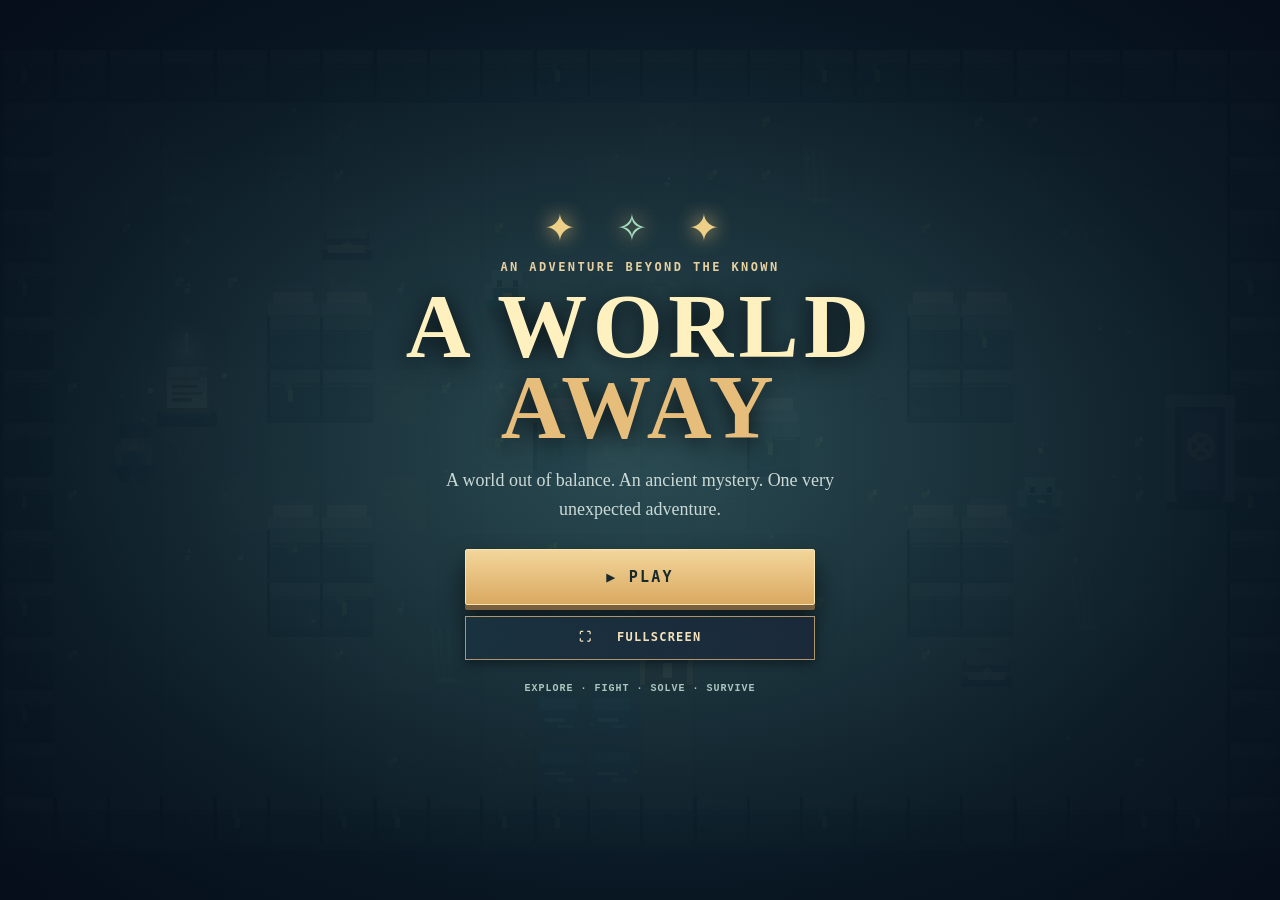
==== commit f70d924d: "Add files via upload" ====
--- a/index.html
+++ b/index.html
@@ -22,6 +22,17 @@
     <div class="game-layout">
       <section class="play-column" aria-label="Pixel adventure game">
         <div class="game-frame">
+          <!-- Landscape-first touch experience: this covers the game on portrait phones. -->
+          <div id="landscape-gate" class="landscape-gate" role="status" aria-live="polite">
+            <div class="landscape-gate-card">
+              <div class="landscape-gate-stars" aria-hidden="true">✦ &nbsp; ✧ &nbsp; ✦</div>
+              <div class="landscape-turn-art" aria-hidden="true"><div class="landscape-turn-phone"><div class="landscape-turn-screen">✦</div></div><span class="landscape-turn-arrow">↻</span></div>
+              <p class="landscape-gate-eyebrow">A WORLD AWAY</p>
+              <h2>Turn your phone sideways</h2>
+              <p class="landscape-gate-description">This adventure is meant to be played in landscape, with the world between your thumbs.</p>
+              <p class="landscape-gate-help">Screen not rotating? Turn off <strong>Portrait Orientation Lock</strong> in your iPhone’s Control Center.</p>
+            </div>
+          </div>
           <div class="frame-head">
             <div class="frame-location"><span class="game-mark">✧ <b>A WORLD <em>AWAY</em></b></span><span class="zone-label"><span id="header-chapter">CHAPTER I</span> · <span id="location">THE MOSS GATE</span></span><span id="header-region" class="visually-hidden">THE FORGOTTEN TEMPLE</span></div>
             <div class="frame-head-actions"><div class="frame-progress"><span class="stat-caption">SEALS</span><span id="seals">0 / 3</span></div><button type="button" class="game-toolbar-button" id="ingame-chapters" title="Choose a chapter">▦ <span>Chapters</span></button><button type="button" class="game-toolbar-button" id="sound-toggle" aria-label="Toggle music" title="Toggle sound">♫ <span>Music on</span></button><button type="button" class="game-toolbar-button" id="restart" title="Start over (erase saved journey)">↻ <span>Restart</span></button><button type="button" class="game-toolbar-button" id="pause-button" aria-label="Pause game (Escape)" aria-pressed="false" title="Pause or resume (Esc)">Ⅱ <span>Pause</span></button><button type="button" class="game-toolbar-button" id="journal-button" aria-haspopup="dialog" aria-expanded="false" title="Open quest and inscription journal (J)">▤ <span>Journal</span></button><button type="button" class="game-toolbar-button" id="fullscreen-toggle" aria-label="Enter fullscreen" title="Expand the game to fullscreen">⛶ <span>Fullscreen</span></button></div>
@@ -31,7 +42,7 @@
             <button type="button" class="corner-pause" id="corner-pause" aria-label="Pause and open game options" title="Pause / Options (Esc)">Ⅱ <span>MENU</span></button>
             <canvas id="game" width="768" height="480" tabindex="0" aria-label="Top-down adventure game: move with WASD or arrow keys; Space to attack, E to interact, Shift to dash, Q for Pip’s sense in the Gloam Maze"></canvas>
             <div class="player-hud" aria-label="Player health and warmth"><div class="health" aria-label="Player health"><span class="stat-caption">HP</span><span id="hearts">♥ ♥ ♥ ♥ ♥ ♥</span></div><div class="warmth-hud hidden" id="warmth-hud" aria-label="Warmth"><span class="stat-caption">WARMTH</span><div class="warmth-track"><div id="warmth-fill"></div></div><span id="warmth-value">100%</span></div></div>
-            <div class="rotate-hint hidden" id="rotate-hint">↻ Turn sideways for the best adventure <button type="button" id="rotate-dismiss" aria-label="Dismiss rotation tip">✕</button></div>
+            
             <div class="screen-tint" aria-hidden="true"></div>
             <div class="objective-flash" id="objective-flash" aria-live="polite"></div>
             <div class="interaction-prompt" id="interaction-prompt" aria-live="polite"></div>
--- a/mobile.css
+++ b/mobile.css
@@ -121,3 +121,23 @@
   .intro-content .eyebrow{display:none}
 }
 @media (prefers-reduced-motion:reduce){.joystick-knob{transition:none;}}
+
+
+/* Gift edition: landscape-only on touch phones. iOS may ignore manifest orientation.
+   Use a clear, accessible rotate interstitial instead of cramped portrait gameplay. */
+.landscape-gate{display:none;position:absolute;inset:0;z-index:1000;overflow-y:auto;overscroll-behavior:contain;line-height:normal;align-items:center;justify-items:center;padding:calc(14px + env(safe-area-inset-top)) calc(18px + env(safe-area-inset-right)) calc(14px + env(safe-area-inset-bottom)) calc(18px + env(safe-area-inset-left));background:radial-gradient(ellipse at 50% 45%,#263f4d 0%,#0e1f32 60%,#080e1f 100%);color:#f3e8cd;text-align:center}
+.landscape-gate-card{width:min(430px,100%);margin:auto;padding:18px 18px 24px;display:flex;flex-direction:column;align-items:center;gap:9px;border:1px solid #c9ad7970;border-radius:12px;background:#132938ba;box-shadow:inset 0 0 0 4px #0a192b66,0 14px 55px #0008}
+.landscape-gate-stars{font:25px Georgia,serif;letter-spacing:.25em;color:#f5d595;text-shadow:0 0 18px #d4b77266}
+.landscape-turn-art{width:135px;height:118px;margin:6px 0 4px;position:relative;display:grid;place-items:center}
+.landscape-turn-phone{width:56px;height:94px;border:6px solid #f1d293;border-radius:11px;background:#2d4b61;box-shadow:0 0 22px #c6b77b44,inset 0 0 0 3px #091b2c;display:grid;place-items:center;animation:awa-turn-sideways 3.8s ease-in-out infinite}
+.landscape-turn-screen{height:63px;width:37px;display:grid;place-items:center;background:#23405a;border:1px solid #86bbbe;color:#f6d69d;font-size:27px}
+.landscape-turn-arrow{position:absolute;right:1px;top:13px;color:#e1c387;font:44px Georgia,serif;text-shadow:0 0 14px #e6bd8477}
+.landscape-gate-eyebrow{font:700 11px ui-monospace,monospace;letter-spacing:.23em;color:#e9c990;margin:0}
+.landscape-gate h2{font:700 clamp(23px,6vw,32px)/1.16 Georgia,serif;margin:3px 0;color:#ffe4b0}
+.landscape-gate-description{font:15px/1.5 Georgia,serif;max-width:33ch;margin:2px auto 3px;color:#e0e7df}
+.landscape-gate-help{margin:8px auto 0;border-top:1px solid #a6a59a5d;padding:13px 0 0;color:#b9c8c7;font:12px/1.52 ui-monospace,monospace;max-width:37ch}
+.landscape-gate-help strong{color:#f5da9e}
+@keyframes awa-turn-sideways {0%,13%,100%{transform:rotate(0)}30%,76%{transform:rotate(-90deg)}91%{transform:rotate(0)}}
+@media (hover:none) and (pointer:coarse) and (orientation:portrait){.landscape-gate{display:grid!important}}
+@media (prefers-reduced-motion:reduce){.landscape-turn-phone{animation:none;transform:rotate(-90deg)}}
+@media (hover:none) and (pointer:coarse) and (orientation:portrait) and (max-height:580px){.landscape-gate-card{padding:10px}.landscape-turn-art{height:87px}.landscape-gate-stars{display:none}.landscape-gate h2{font-size:22px}.landscape-gate-description{font-size:13px}}
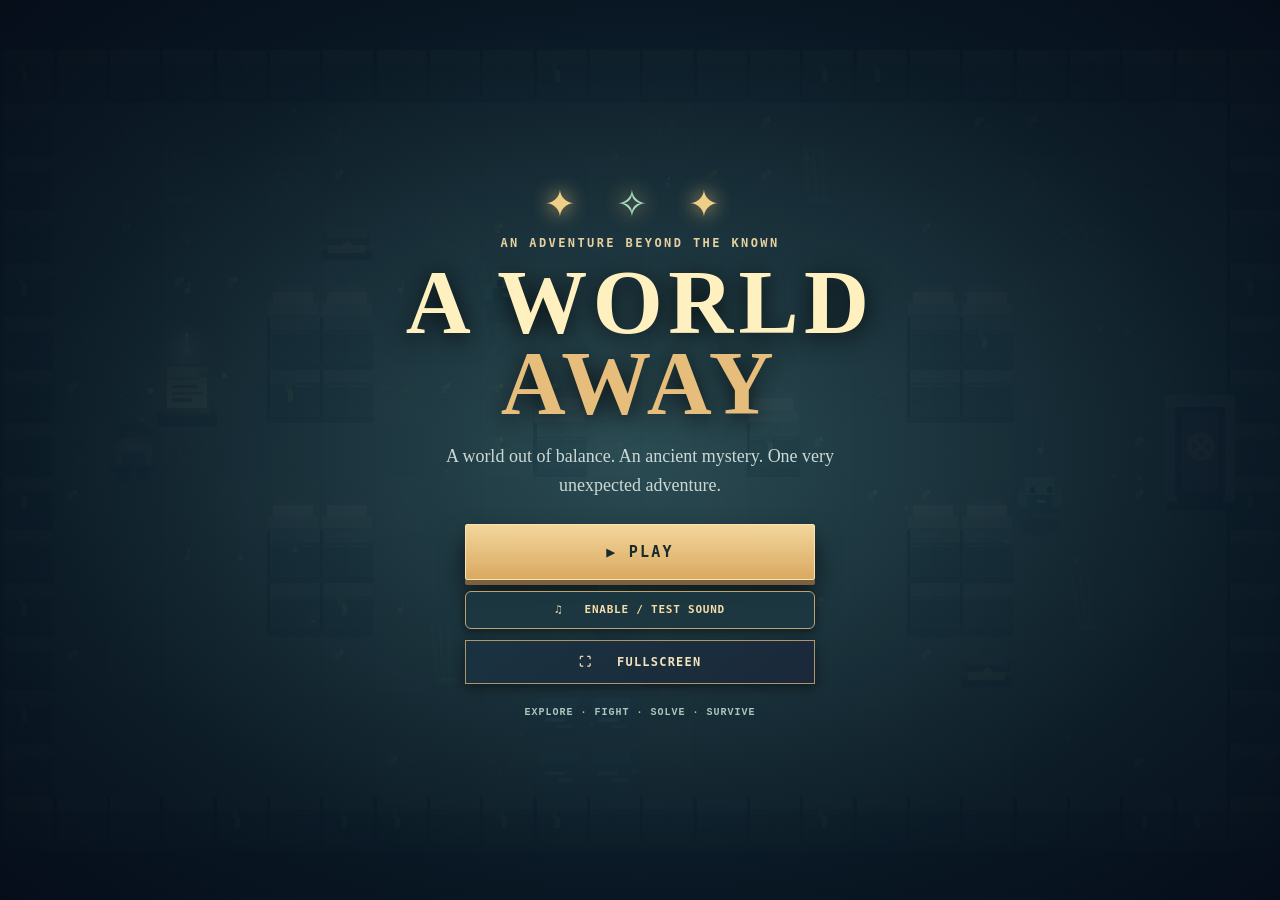
==== commit 68bac889: "Add files via upload" ====
--- a/index.html
+++ b/index.html
@@ -56,6 +56,8 @@
                 <p class="intro-description" id="intro-description">A world out of balance. An ancient mystery. One very unexpected adventure.</p>
                 <div class="gift-menu-actions">
                   <button class="primary-button gift-play-button" type="button" id="start">▶ &nbsp; PLAY</button>
+                  <button type="button" class="title-sound-button" id="title-test-sound">♫ &nbsp; ENABLE / TEST SOUND</button>
+                  <p class="audio-test-status" id="title-sound-status" role="status" aria-live="polite"></p>
                   <button type="button" class="subtle-button gift-fullscreen-button" id="title-fullscreen" aria-label="Enter fullscreen" aria-pressed="false" title="Expand A World Away to fullscreen">⛶ &nbsp; FULLSCREEN</button>
                   <button type="button" class="install-help-button" id="install-help-button">▣ &nbsp; INSTALL ON IPHONE</button>
                   <button type="button" class="subtle-button gift-newgame hidden" id="new-journey">✧ &nbsp; NEW JOURNEY</button>
@@ -99,6 +101,8 @@
                 <div class="volume-control"><label for="music-volume">Music volume</label><input id="music-volume" type="range" min="0" max="100" value="55" step="5"><output id="music-volume-value" for="music-volume">55%</output></div>
                 <button type="button" id="pause-resume" class="primary-button">▶ &nbsp; RESUME ADVENTURE</button>
                 <div class="pause-secondary"><button type="button" id="pause-sound-toggle" class="subtle-button">♫ Music on/off</button><button type="button" id="pause-chapters" class="subtle-button">⌂ Main Menu</button><button type="button" id="pause-journal" class="subtle-button">▤ Journal</button><button type="button" id="pause-restart" class="subtle-button">↻ Restart chapter</button><button type="button" id="pause-fullscreen" class="subtle-button">⛶ Fullscreen</button></div>
+                <button type="button" class="subtle-button pause-test-sound" id="pause-test-sound">♫ TEST SOUND / UNLOCK AUDIO</button>
+                <p class="audio-test-status" id="pause-sound-status" role="status" aria-live="polite"></p>
                 <small>ESC TO RESUME</small>
               </div>
             </div>
--- a/mobile.css
+++ b/mobile.css
@@ -141,3 +141,38 @@
 @media (hover:none) and (pointer:coarse) and (orientation:portrait){.landscape-gate{display:grid!important}}
 @media (prefers-reduced-motion:reduce){.landscape-turn-phone{animation:none;transform:rotate(-90deg)}}
 @media (hover:none) and (pointer:coarse) and (orientation:portrait) and (max-height:580px){.landscape-gate-card{padding:10px}.landscape-turn-art{height:87px}.landscape-gate-stars{display:none}.landscape-gate h2{font-size:22px}.landscape-gate-description{font-size:13px}}
+
+
+/* iPhone 2026-11: the left portrait exceeded the dialogue text inset.
+   Reserve the full portrait width plus a 20px buffer, even in short landscape. */
+@media (hover:none) and (pointer:coarse) and (orientation:landscape){
+  .dialogue-stage{width:min(790px,97%)!important;padding-top:65px!important;}
+  .dialogue-stage .speaker-portraits{inset:0 8px auto!important;height:122px!important;}
+  .dialogue-stage .portrait-primary{height:108px!important;width:96px!important;transform:translateY(0)!important;}
+  .dialogue-stage .character-portrait.portrait-secondary{height:73px!important;width:65px!important;transform:translate(0,-20px)!important;}
+  .dialogue-stage .dialogue-box{padding:10px 104px 11px 150px!important;min-height:96px!important;max-height:calc(100dvh - 74px);overflow-y:auto;align-items:center;}
+  .dialogue-stage.single-speaker .dialogue-box{padding-right:42px!important;}
+  .dialogue-stage.narration .dialogue-box{padding:13px 20px!important;}
+  .dialogue-stage .dialogue-copy{min-width:0!important;overflow-wrap:break-word;}
+  .dialogue-stage .dialogue-copy p{font-size:clamp(12px,1.8vw,17px)!important;line-height:1.42!important;overflow-wrap:anywhere;}
+  .dialogue-stage .dialogue-next{width:37px;min-width:37px;}
+}
+@media (hover:none) and (pointer:coarse) and (orientation:landscape) and (max-height:430px){
+  .dialogue-stage{padding-top:59px!important;}
+  .dialogue-stage .speaker-portraits{height:113px!important;}
+  .dialogue-stage .portrait-primary{height:99px!important;width:90px!important;}
+  .dialogue-stage .character-portrait.portrait-secondary{height:66px!important;width:60px!important;transform:translate(0,-16px)!important;}
+  .dialogue-stage .dialogue-box{padding:8px 95px 9px 139px!important;min-height:82px!important;max-height:calc(100dvh - 67px);}
+  .dialogue-stage.single-speaker .dialogue-box{padding-right:36px!important;}
+  .dialogue-stage .dialogue-copy p{font-size:clamp(11px,1.6vw,15px)!important;}
+}
+.title-sound-button,.pause-test-sound{background:#1d3741e8;color:#f4dcaa;border:1px solid #b8a477;border-radius:6px;box-shadow:0 3px 10px #0007;font:700 11px/1.3 ui-monospace,monospace;letter-spacing:.07em;padding:10px;min-height:38px;cursor:pointer;}
+.audio-test-status{color:#d3e5d6;font:11px/1.4 ui-monospace,monospace;text-align:center;margin:2px auto 7px;max-width:500px;}
+.audio-test-status:empty{display:none;}
+#intro .gift-title-menu #title-test-sound{min-height:38px!important;}
+.pause-test-sound{display:block;width:100%;margin:8px auto 1px;}
+@media (hover:none) and (pointer:coarse) and (orientation:landscape) and (max-height:430px){
+  #intro .gift-title-menu #title-test-sound{min-height:33px!important;font-size:10px;padding:6px;}
+  #intro .gift-menu-actions{gap:4px;}
+  .audio-test-status{font-size:9px;}
+}
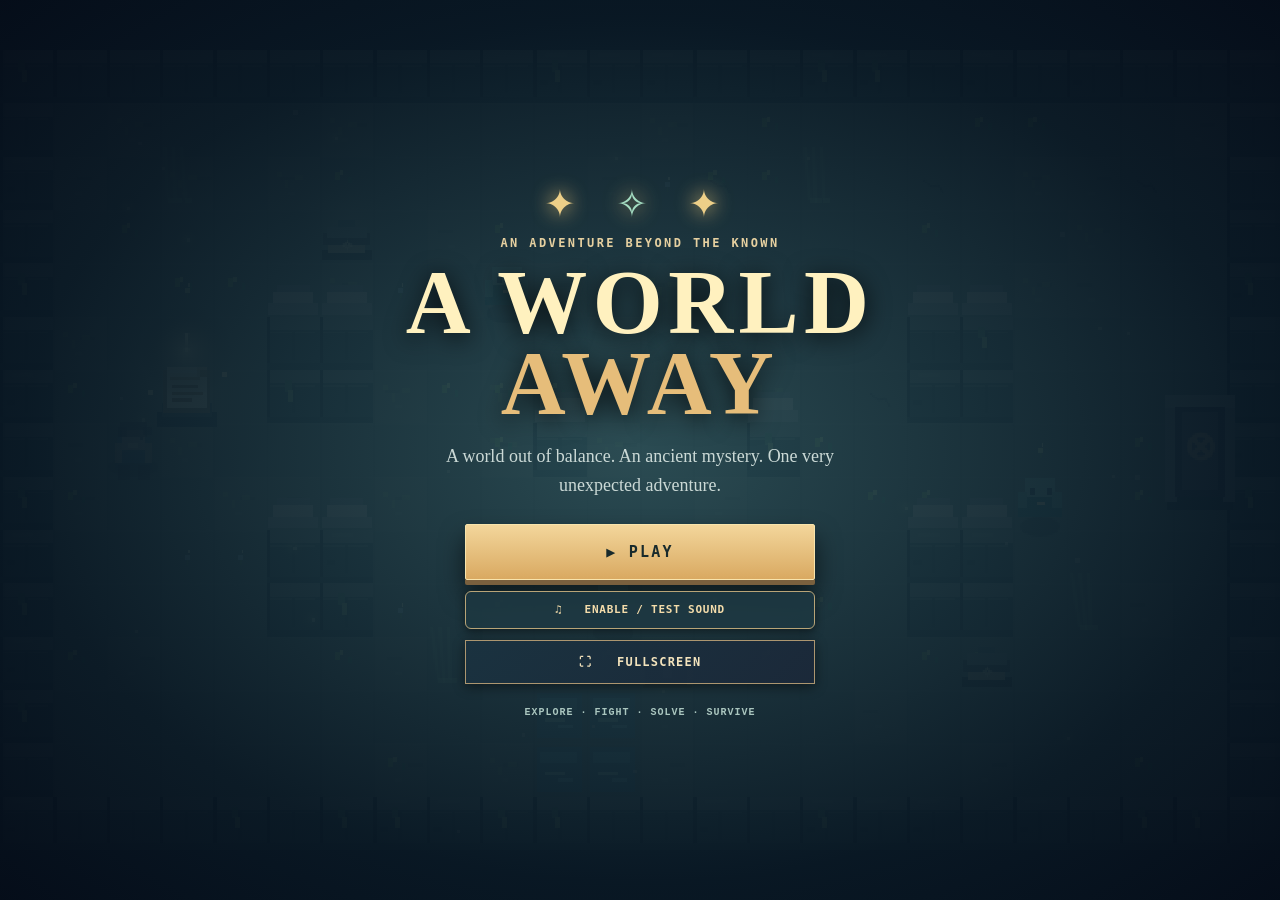
==== commit 668ba1eb: "Add files via upload" ====
--- a/index.html
+++ b/index.html
@@ -14,7 +14,7 @@
   <link rel="apple-touch-icon" href="apple-touch-icon.png">
   <link rel="icon" type="image/png" href="favicon.png">
   <link rel="stylesheet" href="styles.css">
-  <link rel="stylesheet" href="mobile.css">
+  <link rel="stylesheet" href="mobile.css?v=first-visit-v2">
 </head>
 <body>
   <div class="atmosphere" aria-hidden="true"></div>
@@ -22,15 +22,31 @@
     <div class="game-layout">
       <section class="play-column" aria-label="Pixel adventure game">
         <div class="game-frame">
-          <!-- Landscape-first touch experience: this covers the game on portrait phones. -->
-          <div id="landscape-gate" class="landscape-gate" role="status" aria-live="polite">
-            <div class="landscape-gate-card">
+          <!-- Browser-first install instructions are the safe default; mobile.js switches installed apps to rotate. -->
+          <div id="landscape-gate" class="landscape-gate" data-mode="install" role="region" aria-label="iPhone orientation and installation help">
+            <div class="landscape-gate-card landscape-gate-install" id="iphone-install-welcome">
+              <div class="landscape-gate-stars" aria-hidden="true">✦ &nbsp; ✧ &nbsp; ✦</div>
+              <p class="landscape-gate-eyebrow">A WORLD AWAY</p>
+              <div class="onboarding-icon" aria-hidden="true">✧</div>
+              <h2>Your adventure awaits</h2>
+              <p class="landscape-gate-description">Add this game to your iPhone Home Screen to play without Safari's address bar.</p>
+              <div class="install-step-list" aria-label="How to install A World Away">
+                <div class="install-step"><span class="install-step-number">1</span><span>In <strong>Safari</strong>, tap the bottom <strong>page menu</strong> (☰), then <strong>Share</strong> <span class="share-icon" aria-label="share icon"><svg viewBox="0 0 24 24" aria-hidden="true"><path d="M12 16V2m0 0L7 7m5-5 5 5M5 11H3v10h18V11h-2" fill="none" stroke="currentColor" stroke-width="2" stroke-linecap="round" stroke-linejoin="round"/></svg></span>.</span></div>
+                <div class="install-step"><span class="install-step-number">2</span><span>Choose <strong>Add to Home Screen</strong>.</span></div>
+                <div class="install-step"><span class="install-step-number">3</span><span>Keep <strong>Open as Web App</strong> on, if shown, then tap <strong>Add</strong>.</span></div>
+                <div class="install-step"><span class="install-step-number">4</span><span>Launch <strong>A World Away</strong> from your Home Screen and rotate sideways to play.</span></div>
+              </div>
+              <p class="onboarding-save-note">For the best save experience, install before starting. <span class="setup-version">SETUP V2</span></p>
+              <button id="install-welcome-dismiss" class="onboarding-later" type="button">CONTINUE IN SAFARI INSTEAD</button>
+            </div>
+            <div class="landscape-gate-card landscape-gate-rotate">
               <div class="landscape-gate-stars" aria-hidden="true">✦ &nbsp; ✧ &nbsp; ✦</div>
               <div class="landscape-turn-art" aria-hidden="true"><div class="landscape-turn-phone"><div class="landscape-turn-screen">✦</div></div><span class="landscape-turn-arrow">↻</span></div>
               <p class="landscape-gate-eyebrow">A WORLD AWAY</p>
               <h2>Turn your phone sideways</h2>
               <p class="landscape-gate-description">This adventure is meant to be played in landscape, with the world between your thumbs.</p>
               <p class="landscape-gate-help">Screen not rotating? Turn off <strong>Portrait Orientation Lock</strong> in your iPhone’s Control Center.</p>
+              <button id="install-welcome-reopen" class="onboarding-reopen hidden" type="button">HOW TO INSTALL ON IPHONE</button>
             </div>
           </div>
           <div class="frame-head">
@@ -161,7 +177,7 @@
   </main>
   <div id="install-sheet" class="install-sheet hidden" role="dialog" aria-modal="true" aria-label="Install game on iPhone">
     <div class="install-card"><p class="eyebrow">YOUR ADVENTURE, ONE TAP AWAY</p><h2>Install on iPhone</h2>
-      <ol><li>Open this game’s <strong>HTTPS link in Safari</strong>.</li><li>Tap <strong>Share</strong> (square with an up arrow), then <strong>Add to Home Screen</strong>.</li><li>Keep <strong>Open as Web App</strong> enabled when shown, then tap <strong>Add</strong>.</li><li>Open <strong>A World Away</strong> from the Home Screen and turn your phone sideways.</li></ol>
+      <ol><li>Open this game’s <strong>HTTPS link in Safari</strong>.</li><li>Tap the <strong>page menu</strong> (☰) or <strong>Share</strong> (square with an up arrow), then <strong>Add to Home Screen</strong>.</li><li>Keep <strong>Open as Web App</strong> enabled when shown, then tap <strong>Add</strong>.</li><li>Open <strong>A World Away</strong> from the Home Screen and turn your phone sideways.</li></ol>
       <p id="offline-status" class="install-note">After the game loads over HTTPS, its files will be cached for offline play. Install before beginning so progress is saved in the Home Screen app.</p>
       <button type="button" id="install-close" class="primary-button install-close">✦ &nbsp; BACK TO ADVENTURE</button>
     </div>
@@ -169,6 +185,6 @@
   <script src="config.js"></script>
   <script src="music.js"></script>
   <script src="game.js"></script>
-  <script src="mobile.js"></script>
+  <script src="mobile.js?v=first-visit-v2"></script>
 </body>
 </html>
--- a/mobile.css
+++ b/mobile.css
@@ -41,13 +41,14 @@
   .keyboard-guide {display:none!important;}
   .controls-overlay {display:none!important;}
   .mobile-controls .dpad {display:none!important;}
-  .joystick-zone {pointer-events:auto;touch-action:none;position:relative;display:grid;place-items:center;width:116px;height:116px;flex:none;border-radius:50%;background:#0c243aab;border:2px solid #bdad7a88;box-shadow:inset 0 0 24px #274657b0, 0 5px 18px #0006;overscroll-behavior:contain;}
+  .joystick-zone {pointer-events:auto;touch-action:none;position:relative;display:grid;place-items:center;width:132px;height:132px;flex:none;border-radius:50%;background:#0c243aab;border:2px solid #bdad7a88;box-shadow:inset 0 0 24px #274657b0, 0 5px 18px #0006;overscroll-behavior:contain;}
   .joystick-zone:before {content:"";position:absolute;inset:25%;border:1px dashed #ebd8a57c;border-radius:50%;}
-  .joystick-knob {display:grid;place-items:center;pointer-events:none;position:relative;width:52px;height:52px;border-radius:50%;border:2px solid #f0d498;background:radial-gradient(circle at 35% 30%,#6c8596,#234153 68%);box-shadow:0 5px 12px #0009;color:#ffe7ad;font-size:21px;transition:transform 0.06s linear;}
+  .joystick-knob {display:grid;place-items:center;pointer-events:none;position:relative;width:58px;height:58px;border-radius:50%;border:2px solid #f0d498;background:radial-gradient(circle at 35% 30%,#6c8596,#234153 68%);box-shadow:0 5px 12px #0009;color:#ffe7ad;font-size:21px;transition:transform 0.06s linear;}
   .joystick-zone:active .joystick-knob,.joystick-zone.active .joystick-knob{box-shadow:0 0 17px #f6d68d80, 0 4px 12px #000a;}
-  .action-buttons{pointer-events:auto!important;touch-action:none;display:grid!important;grid-template-columns:repeat(2,minmax(51px,1fr));grid-template-rows:repeat(2,1fr);gap:9px;width:146px;}
-  .touch-button{pointer-events:auto;touch-action:manipulation;-webkit-user-select:none;user-select:none;min-height:54px;min-width:50px;border-radius:12px!important;border:1px solid #cfb782d1!important;background:#142b3fe8!important;box-shadow:0 4px 13px #0008!important;font-size:20px!important;line-height:1.1!important;display:flex!important;align-items:center;justify-content:center;flex-direction:column;gap:3px;padding:6px!important;}
+  .action-buttons{pointer-events:auto!important;touch-action:none;display:grid!important;grid-template-columns:repeat(2,minmax(58px,1fr));grid-template-rows:repeat(2,1fr);gap:10px;width:166px;}
+  .touch-button{pointer-events:auto;touch-action:manipulation;-webkit-user-select:none;user-select:none;position:relative;min-height:62px;min-width:58px;border-radius:12px!important;border:1px solid #cfb782d1!important;background:#142b3fe8!important;box-shadow:0 4px 13px #0008!important;font-size:22px!important;line-height:1.1!important;display:flex!important;align-items:center;justify-content:center;flex-direction:column;gap:3px;padding:6px!important;}
   .touch-button span{font-size:9px!important;letter-spacing:.06em;}
+  .touch-button::before{content:"";position:absolute;inset:-8px;border-radius:16px;}
   #touch-attack{grid-column:2;grid-row:1;background:#46354be6!important;}
   #touch-dash{grid-column:1;grid-row:1;}
   #touch-interact{grid-column:2;grid-row:2;}
@@ -69,7 +70,7 @@
 }
 @media (hover:none) and (pointer:coarse) and (orientation:landscape) {
   /* Keep a 768x480 native aspect ratio while reserving actual room for both thumbs. */
-  .game-frame #game {height:min(100dvh, calc((100vw - 188px) / 1.6))!important;width:min(calc(100vw - 188px), 160dvh)!important;flex:none!important;aspect-ratio:8/5;object-fit:contain!important;}
+  .game-frame #game {height:min(100dvh, calc((100vw - 214px) / 1.6))!important;width:min(calc(100vw - 214px), 160dvh)!important;flex:none!important;aspect-ratio:8/5;object-fit:contain!important;}
   .game-actions{bottom:calc(9px + env(safe-area-inset-bottom))!important;}
   .mobile-controls{padding:0 calc(7px + env(safe-area-inset-right)) 0 calc(7px + env(safe-area-inset-left));}
   .dialogue-overlay{padding:0 calc(10px + env(safe-area-inset-right)) calc(8px + env(safe-area-inset-bottom)) calc(10px + env(safe-area-inset-left))!important;}
@@ -85,10 +86,10 @@
   .boss-hud{max-width:min(280px,43vw);top:calc(7px + env(safe-area-inset-top))!important;}
   .corner-pause{padding:6px 8px!important;}
   .corner-pause span{display:none;}
-  .joystick-zone{width:clamp(80px,20vh,116px);height:clamp(80px,20vh,116px);}
-  .joystick-knob{width:clamp(38px,10vh,52px);height:clamp(38px,10vh,52px);}
-  .action-buttons{width:clamp(112px,28vh,146px);gap:5px;}
-  .touch-button{min-height:clamp(39px,11vh,54px);font-size:clamp(16px,4.5vh,20px)!important;}
+  .joystick-zone{width:clamp(96px,22vh,132px);height:clamp(96px,22vh,132px);}
+  .joystick-knob{width:clamp(44px,11vh,58px);height:clamp(44px,11vh,58px);}
+  .action-buttons{width:clamp(132px,31vh,166px);gap:7px;}
+  .touch-button{min-height:clamp(46px,12vh,62px);font-size:clamp(17px,4.8vh,22px)!important;}
   .touch-button span{font-size:8px!important;}
   .interaction-prompt{bottom:10px;max-width:52vw;}
   .intro-content h2{font-size:clamp(26px,7vh,43px)!important;}
@@ -103,19 +104,19 @@
 @media (hover:none) and (pointer:coarse) and (orientation:portrait){
   .game-frame #game{width:100%!important;height:auto!important;max-height:60dvh!important;aspect-ratio:8/5;object-fit:contain!important;}
   .mobile-controls {padding:0 12px calc(15px + env(safe-area-inset-bottom));}
-  .joystick-zone {width:120px;height:120px;}
-  .action-buttons {width:150px;}
+  .joystick-zone {width:136px;height:136px;}
+  .action-buttons {width:170px;}
   .dialogue-overlay{padding-bottom:155px!important;}
   .dialogue-stage .dialogue-box{padding-right:64px!important;}
   .rotate-hint{display:block;}
   .intro-content{max-height:94dvh!important;}
 }
 @media (hover:none) and (pointer:coarse) and (max-width:360px){
- .joystick-zone{width:105px;height:105px;}.action-buttons{width:134px;gap:5px}.touch-button{min-height:50px}
+ .joystick-zone{width:118px;height:118px;}.action-buttons{width:150px;gap:6px}.touch-button{min-height:56px;min-width:54px}
 }
 @media (hover:none) and (pointer:coarse) and (orientation:landscape) and (max-height:340px){
-  .joystick-zone{width:74px;height:74px}.joystick-knob{width:36px;height:36px}
-  .action-buttons{width:110px;}.touch-button{min-height:36px;padding:2px!important}
+  .joystick-zone{width:82px;height:82px}.joystick-knob{width:40px;height:40px}
+  .action-buttons{width:120px;gap:4px}.touch-button{min-height:40px;min-width:40px;padding:3px!important}
   .touch-button span{font-size:7px!important}
   .player-hud .health #hearts{font-size:13px!important;}
   .intro-content .eyebrow{display:none}
@@ -176,3 +177,40 @@
   #intro .gift-menu-actions{gap:4px;}
   .audio-test-status{font-size:9px;}
 }
+
+
+/* First-time iPhone Safari portrait onboarding. The existing landscape-only gate
+   stays the default; JS enables install mode for non-installed first-time visitors. */
+.landscape-gate-install{display:none!important;}
+.landscape-gate[data-mode="install"] .landscape-gate-install{display:flex!important;}
+.landscape-gate[data-mode="install"] .landscape-gate-rotate{display:none!important;}
+.landscape-gate-install{gap:8px;padding:clamp(13px,3dvh,24px) clamp(14px,4vw,22px) 19px;}
+.landscape-gate-install .landscape-gate-stars{font-size:20px;}
+.onboarding-icon{display:grid;place-items:center;width:53px;height:53px;border:2px solid #edd49e;border-radius:13px;background:radial-gradient(circle,#3d5867,#173046);box-shadow:0 0 20px #d2b57448;color:#f7d99d;font:40px Georgia,serif;transform:rotate(-8deg);}
+.landscape-gate-install h2{margin:0;font-size:clamp(23px,6vw,31px);}
+.landscape-gate-install .landscape-gate-description{margin:0;max-width:34ch;font-size:clamp(13px,3.8vw,15px);line-height:1.36;}
+.install-step-list{display:grid;gap:9px;width:100%;text-align:left;margin:6px auto 0;}
+.install-step{display:grid;grid-template-columns:28px 1fr;gap:10px;align-items:center;color:#e7e7db;font:clamp(12px,3.35vw,14px)/1.35 system-ui,-apple-system,sans-serif;}
+.install-step strong{color:#ffe2a4;}
+.install-step-number{width:28px;height:28px;display:grid;place-items:center;color:#132332;background:#e8c98e;border-radius:50%;font:700 14px ui-monospace,monospace;}
+.share-icon{display:inline-flex;vertical-align:middle;align-items:center;justify-content:center;width:20px;height:23px;color:#ffe2a4;}
+.share-icon svg{width:19px;height:19px;}
+.onboarding-save-note{margin:3px 0 0;color:#b5c8c7;font:11px/1.4 ui-monospace,monospace;}
+.onboarding-later{width:100%;min-height:45px;margin-top:4px;padding:10px 12px;border:1px solid #d9bf89;border-radius:6px;color:#eed4a4;background:#223b4c;font:700 11px/1.3 ui-monospace,monospace;letter-spacing:.07em;}
+.onboarding-reopen{min-height:40px;margin-top:10px;padding:9px 12px;border-radius:6px;background:#223b4c;color:#ffe2a4;border:1px solid #cfb783;font:700 11px ui-monospace,monospace;letter-spacing:.06em;}
+.onboarding-later:hover,.onboarding-later:focus-visible,.onboarding-reopen:hover,.onboarding-reopen:focus-visible{filter:brightness(1.13);outline-offset:2px;}
+@media (hover:none) and (pointer:coarse) and (orientation:portrait) and (max-height:740px){
+  .landscape-gate-install{gap:5px;padding:10px 13px;}
+  .landscape-gate-install .landscape-gate-stars{display:none;}
+  .onboarding-icon{width:40px;height:40px;font-size:29px;}
+  .landscape-gate-install h2{font-size:22px;}
+  .landscape-gate-install .landscape-gate-description{font-size:12px;}
+  .install-step-list{gap:6px;}
+  .install-step{font-size:12px;grid-template-columns:25px 1fr;}
+  .install-step-number{width:25px;height:25px;font-size:12px;}
+  .onboarding-save-note{font-size:10px;}
+  .onboarding-later{min-height:39px;}
+}
+
+/* Installation intro v2: subtle label to make deployment verification easy. */
+.setup-version{white-space:nowrap;color:#dfc390;font:700 9px ui-monospace,monospace;letter-spacing:.08em;}
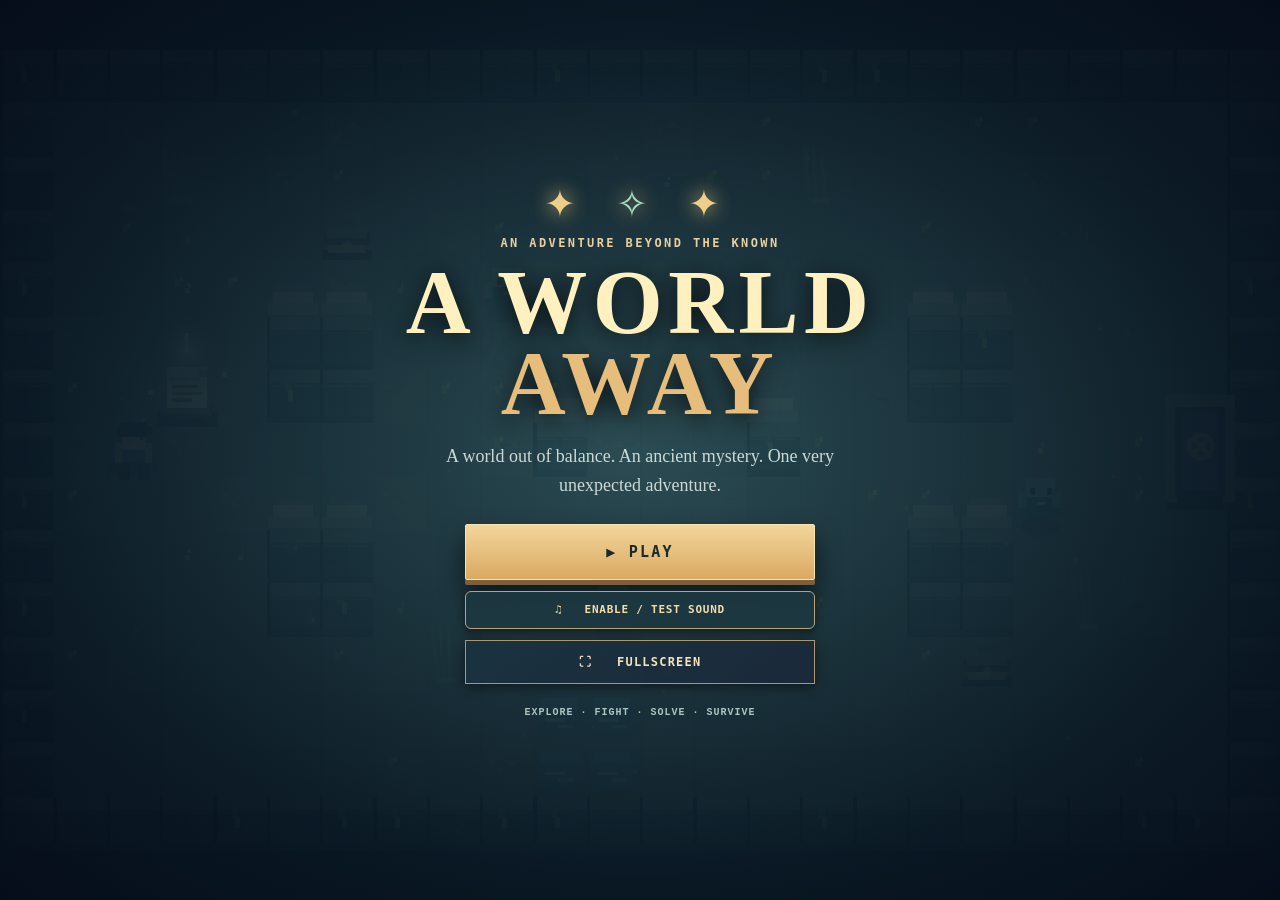
==== commit e73015d4: "Add files via upload" ====
--- a/index.html
+++ b/index.html
@@ -4,8 +4,24 @@
   <meta charset="utf-8">
   <meta name="viewport" content="width=device-width, initial-scale=1, viewport-fit=cover">
   <meta name="theme-color" content="#0d171d">
-  <meta name="description" content="A World Away: a polished pixel-art adventure with five playable chapters, glowing clues, companion puzzles, and original fantasy worlds.">
-  <title>A World Away | Chapters I–V</title>
+  <meta name="description" content="An original pixel-art fantasy adventure. A world to discover. A journey to remember.">
+  <title>A World Away</title>
+  <!-- Spoiler-safe link previews for iPhone Messages, WhatsApp, and social sharing. -->
+  <meta property="og:type" content="website">
+  <meta property="og:site_name" content="A World Away">
+  <meta property="og:title" content="A World Away">
+  <meta property="og:description" content="A pixel-art fantasy adventure. Your journey begins here.">
+  <meta property="og:url" content="https://alexbtrentin.github.io/a-world-away/">
+  <meta property="og:image" content="https://alexbtrentin.github.io/a-world-away/share-preview.png">
+  <meta property="og:image:secure_url" content="https://alexbtrentin.github.io/a-world-away/share-preview.png">
+  <meta property="og:image:width" content="1200">
+  <meta property="og:image:height" content="630">
+  <meta property="og:image:type" content="image/png">
+  <meta property="og:image:alt" content="A World Away fantasy adventure title with a golden celestial compass">
+  <meta name="twitter:card" content="summary_large_image">
+  <meta name="twitter:title" content="A World Away">
+  <meta name="twitter:description" content="A pixel-art fantasy adventure. Your journey begins here.">
+  <meta name="twitter:image" content="https://alexbtrentin.github.io/a-world-away/share-preview.png">
   <meta name="apple-mobile-web-app-capable" content="yes">
   <meta name="apple-mobile-web-app-status-bar-style" content="black-translucent">
   <meta name="apple-mobile-web-app-title" content="A World Away">
@@ -133,7 +149,7 @@
                 <div class="shard-constellation" id="shard-constellation" aria-hidden="true">
                   <span style="--sx:-85px;--sy:-45px">✦</span><span style="--sx:28px;--sy:-61px">◆</span><span style="--sx:76px;--sy:13px">✧</span><span style="--sx:-46px;--sy:55px">◇</span><span style="--sx:53px;--sy:62px">✺</span>
                 </div>
-                <img class="pixel-emblem" src="art/unwritten-emblem-pixel.png" width="768" height="768" alt="Pixel-art crest joining Brazil and the United States in one golden magical emblem" decoding="async" />
+                <img class="pixel-emblem" data-src="art/unwritten-emblem-pixel.png" width="768" height="768" alt="Pixel-art crest joining Brazil and the United States in one golden magical emblem" decoding="async" />
               </div>
               <p class="finale-eyebrow" id="finale-eyebrow">THE LAST HORIZON</p><h2 id="finale-title">A WORLD RESTORED</h2><p id="finale-text"></p><div class="finale-progress" id="finale-progress"></div><div id="finale-preview-tools" class="finale-preview-tools hidden"><span>CREATOR PREVIEW · SAVED PROGRESS IS UNCHANGED</span><div><button type="button" class="subtle-button" id="finale-preview-prev">← PREVIOUS</button><button type="button" class="subtle-button" id="finale-preview-exit">✕ BACK TO MENU</button></div></div><button type="button" class="primary-button" id="finale-next">CONTINUE ✦</button></div>
             </div>
@@ -184,7 +200,7 @@
   </div>
   <script src="config.js"></script>
   <script src="music.js"></script>
-  <script src="game.js"></script>
+  <script src="game.js?v=social-safe-1"></script>
   <script src="mobile.js?v=first-visit-v2"></script>
 </body>
 </html>
